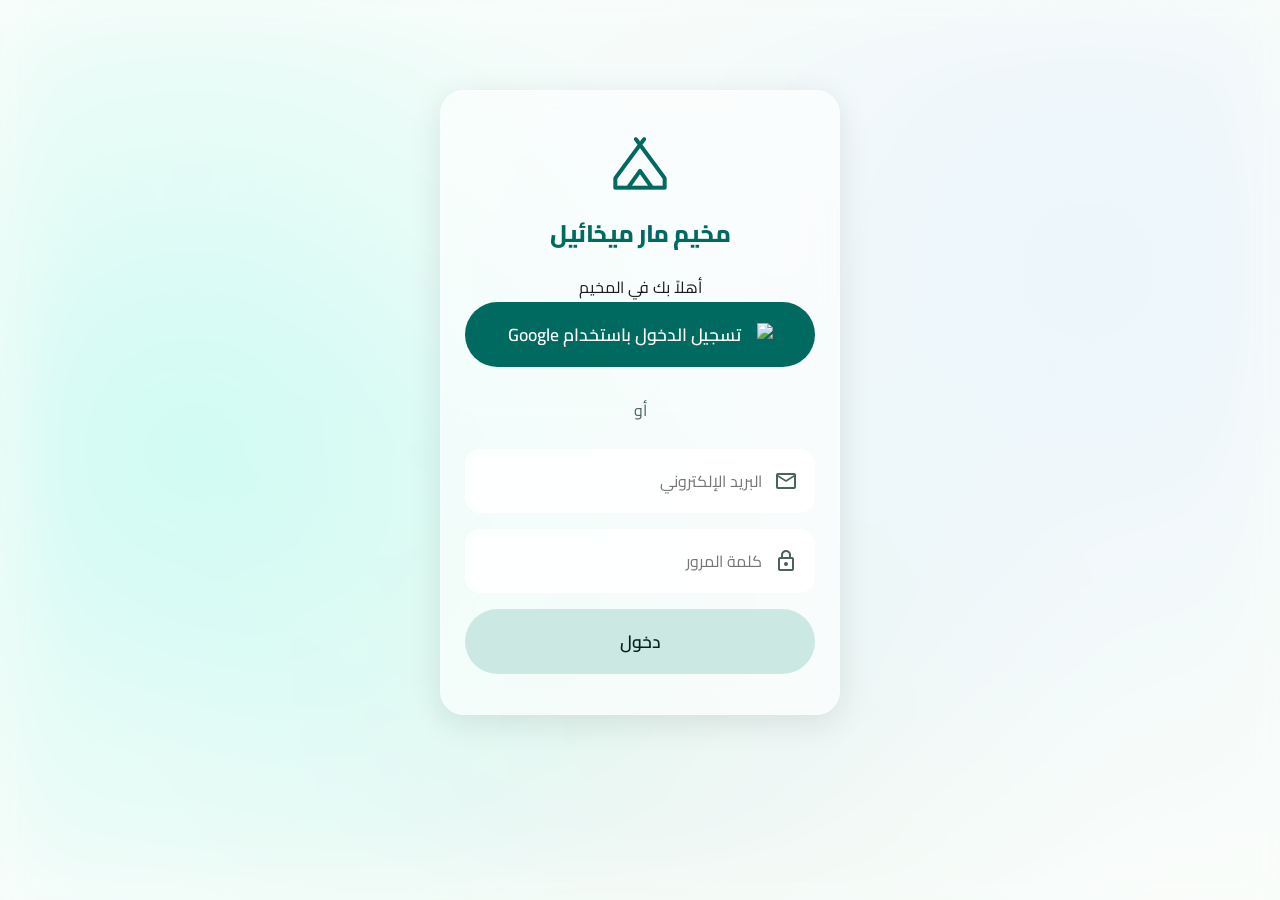
==== index.html @ 17467249 "Hello World" ====
<!DOCTYPE html>
<html lang="ar" dir="rtl">
<head>
    <meta charset="UTF-8">
    <meta name="viewport" content="width=device-width, initial-scale=1.0">
    <title>مخيم مار ميخائيل</title>
    
    <!-- Google Fonts: Material Symbols & Roboto/Cairo for Arabic -->
    <link href="https://fonts.googleapis.com/css2?family=Cairo:wght@400;600;700;800&family=Roboto:wght@400;500;700&display=swap" rel="stylesheet">
    <link href="https://fonts.googleapis.com/css2?family=Material+Symbols+Rounded:opsz,wght,FILL,GRAD@20..48,100..700,0..1,-50..200" rel="stylesheet" />
    
    <!-- CSS -->
    <link rel="stylesheet" href="css/style.css">
</head>
<body>
    <!-- Background -->
    <div class="watercolor-bg"></div>
    <div class="glass-overlay"></div>

    <!-- Login Section -->
    <section id="login-section" class="glass-card login-card active">
        <div class="logo-container">
            <span class="material-symbols-rounded logo-icon">camping</span>
            <h1>مخيم مار ميخائيل</h1>
            <p>أهلاً بك في المخيم</p>
        </div>
        
        <div class="login-actions">
            <button id="google-login-btn" class="btn btn-primary btn-large">
                <img src="https://www.gstatic.com/firebasejs/ui/2.0.0/images/auth/google.svg" alt="Google Logo" class="btn-icon">
                تسجيل الدخول باستخدام Google
            </button>
            <div class="divider"><span>أو</span></div>
            <form id="email-login-form">
                <div class="input-group">
                    <span class="material-symbols-rounded">mail</span>
                    <input type="email" id="login-email" placeholder="البريد الإلكتروني" required>
                </div>
                <div class="input-group">
                    <span class="material-symbols-rounded">lock</span>
                    <input type="password" id="login-password" placeholder="كلمة المرور" required>
                </div>
                <button type="submit" class="btn btn-secondary btn-large">دخول</button>
            </form>
        </div>
    </section>

    <!-- Main App UI (Hidden until authenticated) -->
    <main id="app-main" class="hidden">
        <!-- Top App Bar -->
        <header class="app-bar glass-panel">
            <div class="user-info">
                <img src="https://via.placeholder.com/40" alt="User Profile" id="user-profile-pic" class="profile-pic">
                <div class="user-details">
                    <span id="user-name">اسم العضو</span>
                    <span id="user-team" class="badge">بدون فرقة</span>
                </div>
            </div>
            <button id="logout-btn" class="btn btn-icon" title="تسجيل الخروج">
                <span class="material-symbols-rounded">logout</span>
            </button>
        </header>

        <!-- Content Area -->
        <div class="content-container">
            <!-- Schedule Section -->
            <section id="schedule-section" class="content-section active glass-card">
                <h2>
                    <span class="material-symbols-rounded">calendar_today</span> 
                    البرنامج اليومي <span id="active-day-display" class="badge" style="margin-right: auto; font-size: 1rem; font-weight: normal; background: var(--md-sys-color-primary-container); color: var(--md-sys-color-on-primary-container);">...</span>
                </h2>
                <div id="schedule-list" class="schedule-list">
                    <!-- Schedule items will be injected here -->
                    <div class="empty-state">جاري تحميل البرنامج...</div>
                </div>
            </section>

            <!-- Task Board Section -->
            <section id="tasks-section" class="content-section glass-card hidden">
                <h2>
                    <span class="material-symbols-rounded">task_alt</span> لوحة المهام
                    <span id="tasks-active-day-display" class="badge" style="margin-right: auto; font-size: 1rem; font-weight: normal; background: var(--md-sys-color-primary-container); color: var(--md-sys-color-on-primary-container);">...</span>
                </h2>
                <div id="tasks-list" class="tasks-grid">
                    <!-- Task items will be injected here -->
                </div>
            </section>

            <!-- Leaderboard Section -->
            <section id="leaderboard-section" class="content-section glass-card hidden">
                <h2><span class="material-symbols-rounded">leaderboard</span> لوحة الشرف</h2>
                <div id="leaderboard-list" class="leaderboard-list">
                    <!-- Leaderboard items will be injected here -->
                </div>
            </section>

            <!-- Media Gallery Section -->
            <section id="gallery-section" class="content-section glass-card hidden">
                <h2><span class="material-symbols-rounded">photo_library</span> الاستوديو المشترك</h2>
                
                <div class="upload-container">
                    <label for="photo-upload" class="btn btn-primary btn-upload">
                        <span class="material-symbols-rounded">cloud_upload</span>
                        شارك صورك معنا
                    </label>
                    <input type="file" id="photo-upload" accept="image/*" multiple hidden>
                    <div id="upload-status" class="upload-status"></div>
                </div>

                <div id="gallery-grid" class="gallery-grid">
                    <!-- Photos will be injected here -->
                </div>
            </section>

            <!-- Chat Section -->
            <section id="chat-section" class="content-section glass-card hidden" style="display: flex; flex-direction: column; height: calc(100vh - 160px); padding-bottom: 80px;">
                <h2 style="margin-bottom: 12px;"><span class="material-symbols-rounded">chat</span> الدردشة</h2>
                
                <div class="chat-tabs" style="display: flex; gap: 8px; margin-bottom: 16px;">
                    <button class="chat-tab-btn active" data-room="global" style="flex: 1; padding: 8px; border-radius: 8px; border: none; background: var(--md-sys-color-primary); color: white; font-weight: bold;">المحادثة العامة</button>
                    <button class="chat-tab-btn" data-room="team" style="flex: 1; padding: 8px; border-radius: 8px; border: none; background: rgba(255,255,255,0.5); color: var(--md-sys-color-secondary); font-weight: bold;">فريقي</button>
                </div>

                <div class="chat-messages-container" id="chat-messages" style="flex: 1; overflow-y: auto; padding: 8px; display: flex; flex-direction: column; gap: 12px; margin-bottom: 16px;">
                    <!-- Messages will be injected here -->
                </div>

                <form class="chat-input-container" id="chat-form" style="display: flex; gap: 8px;">
                    <input type="text" id="chat-input" placeholder="اكتب رسالتك..." required autocomplete="off" style="flex: 1; padding: 12px 16px; border-radius: 24px; border: 1px solid var(--glass-border); font-family: var(--font-primary);">
                    <button type="submit" class="btn btn-icon" style="background: var(--md-sys-color-primary); color: white; border-radius: 50%; width: 48px; height: 48px; display: flex; align-items: center; justify-content: center;">
                        <span class="material-symbols-rounded">send</span>
                    </button>
                </form>
            </section>
        </div>

        <!-- Bottom Navigation -->
        <nav class="bottom-nav glass-panel">
            <button class="nav-item active" data-target="schedule-section">
                <span class="material-symbols-rounded">calendar_today</span>
                <span>البرنامج</span>
            </button>
            <button class="nav-item" data-target="tasks-section">
                <span class="material-symbols-rounded">task_alt</span>
                <span>المهام</span>
            </button>
            <button class="nav-item" data-target="leaderboard-section">
                <span class="material-symbols-rounded">leaderboard</span>
                <span>التقييم</span>
            </button>
            <button class="nav-item" data-target="gallery-section">
                <span class="material-symbols-rounded">photo_library</span>
                <span>الصور</span>
            </button>
            <button class="nav-item" data-target="chat-section">
                <span class="material-symbols-rounded">chat</span>
                <span>الدردشة</span>
            </button>
        </nav>
    </main>

    <!-- Image Modal -->
    <div id="image-modal" class="image-modal hidden">
        <div class="modal-controls">
            <button id="modal-close" class="btn btn-icon"><span class="material-symbols-rounded">close</span></button>
            <a id="modal-download" class="btn btn-icon" download><span class="material-symbols-rounded">download</span></a>
        </div>
        <img id="modal-image" src="" alt="Full size photo">
    </div>

    <!-- Scripts -->
    <script type="module" src="js/firebase-config.js"></script>
    <script type="module" src="js/auth.js"></script>
    <script type="module" src="js/app.js"></script>
    <script type="module" src="js/gallery.js"></script>
</body>
</html>
---- css/style.css ----
:root {
    /* MD3 Expressive Colors & Watercolor Palette */
    --md-sys-color-primary: #006A60; /* Deep Teal */
    --md-sys-color-on-primary: #FFFFFF;
    --md-sys-color-primary-container: #74F8E5;
    --md-sys-color-on-primary-container: #00201C;
    
    --md-sys-color-secondary: #4A635F;
    --md-sys-color-on-secondary: #FFFFFF;
    --md-sys-color-secondary-container: #CCE8E2;
    --md-sys-color-on-secondary-container: #05201C;

    --md-sys-color-tertiary: #456179;
    --md-sys-color-on-tertiary: #FFFFFF;
    --md-sys-color-tertiary-container: #CDE5FF;
    --md-sys-color-on-tertiary-container: #001D32;

    --md-sys-color-error: #BA1A1A;
    --md-sys-color-on-error: #FFFFFF;

    --md-sys-color-background: #FAFDFB;
    --md-sys-color-on-background: #191C1B;
    --md-sys-color-surface: #FAFDFB;
    --md-sys-color-on-surface: #191C1B;

    /* Glassmorphism Variables */
    --glass-bg: rgba(255, 255, 255, 0.6);
    --glass-border: rgba(255, 255, 255, 0.4);
    --glass-shadow: 0 8px 32px 0 rgba(0, 32, 28, 0.1);
    
    /* Typography */
    --font-primary: 'Cairo', sans-serif;
    --font-secondary: 'Roboto', sans-serif;
}

* {
    box-sizing: border-box;
    margin: 0;
    padding: 0;
}

body {
    font-family: var(--font-primary);
    background-color: var(--md-sys-color-background);
    color: var(--md-sys-color-on-background);
    min-height: 100vh;
    display: flex;
    flex-direction: column;
    overflow-x: hidden;
}

/* Watercolor Backgrounds */
.watercolor-bg {
    position: fixed;
    top: 0;
    left: 0;
    width: 100vw;
    height: 100vh;
    background: 
        radial-gradient(circle at 15% 50%, rgba(116, 248, 229, 0.4), transparent 50%),
        radial-gradient(circle at 85% 30%, rgba(205, 229, 255, 0.4), transparent 50%),
        radial-gradient(circle at 50% 80%, rgba(204, 232, 226, 0.4), transparent 50%);
    z-index: -2;
    filter: blur(40px);
}

.glass-overlay {
    position: fixed;
    top: 0;
    left: 0;
    width: 100vw;
    height: 100vh;
    background: rgba(250, 253, 251, 0.2);
    backdrop-filter: blur(10px);
    -webkit-backdrop-filter: blur(10px);
    z-index: -1;
}

/* Glass Utilities */
.glass-card {
    background: var(--glass-bg);
    backdrop-filter: blur(12px);
    -webkit-backdrop-filter: blur(12px);
    border: 1px solid var(--glass-border);
    border-radius: 24px;
    box-shadow: var(--glass-shadow);
    padding: 24px;
}

.glass-panel {
    background: rgba(255, 255, 255, 0.8);
    backdrop-filter: blur(16px);
    -webkit-backdrop-filter: blur(16px);
    border-bottom: 1px solid var(--glass-border);
    box-shadow: 0 4px 16px rgba(0,0,0,0.05);
}

/* Typography & MD3 Styles */
h1, h2, h3 {
    font-weight: 800;
    letter-spacing: -0.5px;
    margin-bottom: 16px;
    color: var(--md-sys-color-primary);
}

h2 {
    display: flex;
    align-items: center;
    gap: 8px;
    font-size: 1.5rem;
}

/* Buttons */
.btn {
    display: inline-flex;
    align-items: center;
    justify-content: center;
    gap: 8px;
    padding: 10px 24px;
    border-radius: 100px; /* Fully rounded MD3 */
    font-family: var(--font-primary);
    font-weight: 600;
    font-size: 1rem;
    cursor: pointer;
    transition: all 0.2s cubic-bezier(0.2, 0, 0, 1);
    border: none;
    outline: none;
}

.btn-primary {
    background-color: var(--md-sys-color-primary);
    color: var(--md-sys-color-on-primary);
}

.btn-primary:hover {
    background-color: #00564d;
    box-shadow: 0 4px 8px rgba(0, 106, 96, 0.3);
}

.btn-secondary {
    background-color: var(--md-sys-color-secondary-container);
    color: var(--md-sys-color-on-secondary-container);
}

.btn-secondary:hover {
    background-color: #b5ceca;
}

.btn-danger {
    background-color: var(--md-sys-color-error);
    color: var(--md-sys-color-on-error);
}

.btn-large {
    padding: 16px 32px;
    font-size: 1.1rem;
    width: 100%;
}

.btn-icon {
    width: 24px;
    height: 24px;
}

.btn.btn-icon {
    padding: 8px;
    border-radius: 50%;
    background: transparent;
    color: var(--md-sys-color-on-surface);
}

.btn.btn-icon:hover {
    background: rgba(0,0,0,0.05);
}

/* Forms & Inputs */
.input-group {
    display: flex;
    align-items: center;
    background: rgba(255, 255, 255, 0.9);
    border-radius: 16px;
    padding: 4px 16px;
    margin-bottom: 16px;
    border: 1px solid var(--glass-border);
    transition: box-shadow 0.2s;
}

.input-group:focus-within {
    box-shadow: 0 0 0 2px var(--md-sys-color-primary);
    background: #fff;
}

.input-group span {
    color: var(--md-sys-color-secondary);
    margin-left: 12px;
}

.input-group input {
    flex: 1;
    border: none;
    outline: none;
    padding: 12px 0;
    font-family: var(--font-primary);
    font-size: 1rem;
    background: transparent;
}

/* Common Layouts */
.hidden {
    display: none !important;
}

.active {
    display: block; /* or flex depending on context */
}

/* App Bar */
.app-bar {
    position: sticky;
    top: 0;
    z-index: 10;
    display: flex;
    justify-content: space-between;
    align-items: center;
    padding: 12px 24px;
}

.user-info {
    display: flex;
    align-items: center;
    gap: 12px;
}

.profile-pic {
    width: 48px;
    height: 48px;
    border-radius: 50%;
    object-fit: cover;
    border: 2px solid var(--md-sys-color-primary-container);
}

.user-details {
    display: flex;
    flex-direction: column;
}

#user-name {
    font-weight: 700;
    font-size: 1.1rem;
}

.badge {
    background: var(--md-sys-color-tertiary-container);
    color: var(--md-sys-color-on-tertiary-container);
    font-size: 0.8rem;
    padding: 2px 8px;
    border-radius: 8px;
    font-weight: 600;
    display: inline-block;
    width: fit-content;
}

/* Main Container */
.content-container {
    padding: 24px;
    padding-bottom: 100px; /* Space for bottom nav */
    flex: 1;
    max-width: 800px;
    margin: 0 auto;
    width: 100%;
}

.content-section {
    animation: fadeIn 0.3s ease-out forwards;
}

@keyframes fadeIn {
    from { opacity: 0; transform: translateY(10px); }
    to { opacity: 1; transform: translateY(0); }
}

/* Login Card */
.login-card {
    max-width: 400px;
    width: 90%;
    margin: auto;
    text-align: center;
    padding: 40px 24px;
    margin-top: 10vh;
}

.logo-icon {
    font-size: 64px;
    color: var(--md-sys-color-primary);
    margin-bottom: 16px;
}

.divider {
    display: flex;
    align-items: center;
    text-align: center;
    margin: 24px 0;
    color: var(--md-sys-color-secondary);
}
.divider::before, .divider::after {
    content: '';
    flex: 1;
    border-bottom: 1px solid var(--glass-border);
}
.divider span {
    padding: 0 10px;
}

/* Bottom Navigation */
.bottom-nav {
    position: fixed;
    bottom: 0;
    left: 0;
    width: 100%;
    display: flex;
    justify-content: space-around;
    padding: 12px 0;
    padding-bottom: calc(12px + env(safe-area-inset-bottom));
    z-index: 10;
    border-top: 1px solid var(--glass-border);
    border-bottom: none;
}

.nav-item {
    display: flex;
    flex-direction: column;
    align-items: center;
    background: transparent;
    border: none;
    color: var(--md-sys-color-secondary);
    font-family: var(--font-primary);
    font-size: 0.8rem;
    font-weight: 600;
    cursor: pointer;
    padding: 8px 16px;
    border-radius: 16px;
    transition: all 0.2s;
}

.nav-item span.material-symbols-rounded {
    margin-bottom: 4px;
    font-size: 24px;
    transition: all 0.2s;
}

.nav-item.active {
    color: var(--md-sys-color-on-secondary-container);
}

.nav-item.active span.material-symbols-rounded {
    background: var(--md-sys-color-secondary-container);
    padding: 4px 16px;
    border-radius: 16px;
    color: var(--md-sys-color-on-secondary-container);
}

/* Lists and Cards internals */
.schedule-list, .tasks-grid, .leaderboard-list {
    display: flex;
    flex-direction: column;
    gap: 16px;
}

.schedule-item, .task-item, .leaderboard-item {
    background: rgba(255,255,255,0.7);
    border-radius: 16px;
    padding: 16px;
    display: flex;
    justify-content: space-between;
    align-items: center;
    border: 1px solid var(--glass-border);
}

.schedule-time {
    font-weight: 700;
    color: var(--md-sys-color-primary);
    min-width: 80px;
}

/* Gallery */
.upload-container {
    text-align: center;
    margin-bottom: 24px;
}

.gallery-grid {
    display: grid;
    grid-template-columns: repeat(auto-fill, minmax(120px, 1fr));
    gap: 16px;
}

.gallery-item {
    aspect-ratio: 1;
    border-radius: 16px;
    overflow: hidden;
    position: relative;
    box-shadow: var(--glass-shadow);
}

.gallery-item img {
    width: 100%;
    height: 100%;
    object-fit: cover;
    transition: transform 0.3s;
}

.gallery-item:hover img {
    transform: scale(1.05);
}

@media (min-width: 768px) {
    .gallery-grid {
        grid-template-columns: repeat(auto-fill, minmax(200px, 1fr));
    }
}

/* Image Modal */
.image-modal {
    position: fixed;
    top: 0;
    left: 0;
    width: 100vw;
    height: 100vh;
    background: rgba(0, 0, 0, 0.85);
    backdrop-filter: blur(8px);
    -webkit-backdrop-filter: blur(8px);
    z-index: 1000;
    display: flex;
    justify-content: center;
    align-items: center;
    padding: 24px;
}

.image-modal.hidden {
    display: none !important;
}

.modal-controls {
    position: absolute;
    top: 24px;
    right: 24px;
    display: flex;
    gap: 16px;
    z-index: 1001;
}

.modal-controls .btn-icon {
    background: rgba(255, 255, 255, 0.2);
    color: white;
    width: 48px;
    height: 48px;
    display: flex;
    align-items: center;
    justify-content: center;
}

.modal-controls .btn-icon:hover {
    background: rgba(255, 255, 255, 0.4);
}

#modal-image {
    max-width: 100%;
    max-height: 100%;
    object-fit: contain;
    border-radius: 8px;
    box-shadow: 0 8px 32px rgba(0,0,0,0.5);
}

/* Chat Styles */
.chat-message {
    max-width: 80%;
    padding: 10px 14px;
    border-radius: 16px;
    font-size: 0.95rem;
    line-height: 1.4;
    position: relative;
    animation: fadeIn 0.3s ease-out;
}

.chat-message.sent {
    align-self: flex-start;
    background: var(--md-sys-color-primary);
    color: white;
    border-top-right-radius: 4px;
}

.chat-message.received {
    align-self: flex-end;
    background: rgba(255, 255, 255, 0.9);
    color: var(--md-sys-color-on-background);
    border-top-left-radius: 4px;
    border: 1px solid var(--glass-border);
}

.chat-sender-name {
    font-size: 0.75rem;
    font-weight: bold;
    margin-bottom: 4px;
    opacity: 0.8;
}

.chat-timestamp {
    font-size: 0.7rem;
    opacity: 0.7;
    margin-top: 4px;
    text-align: left;
}

.chat-message.sent .chat-timestamp {
    text-align: right;
}

.chat-messages-container::-webkit-scrollbar {
    width: 6px;
}
.chat-messages-container::-webkit-scrollbar-thumb {
    background: rgba(0,0,0,0.2);
    border-radius: 10px;
}
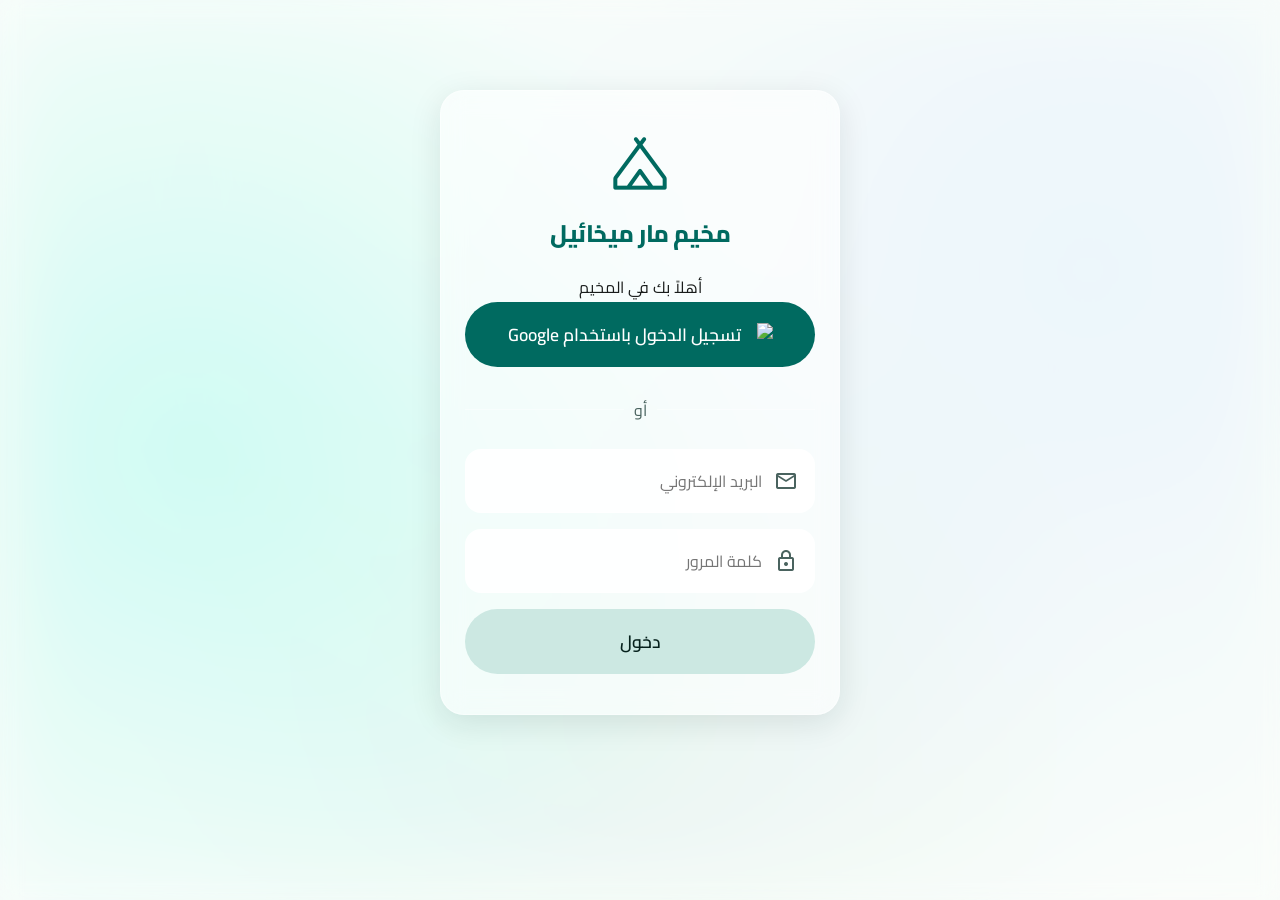
==== commit 2664ceba: "Hello World" ====
--- a/index.html
+++ b/index.html
@@ -1,17 +1,27 @@
 <!DOCTYPE html>
 <html lang="ar" dir="rtl">
+
 <head>
     <meta charset="UTF-8">
     <meta name="viewport" content="width=device-width, initial-scale=1.0">
     <title>مخيم مار ميخائيل</title>
-    
+    <link rel="icon"
+        href="data:image/svg+xml,<svg xmlns=%22http://www.w3.org/2000/svg%22 viewBox=%220 0 100 100%22><text y=%22.9em%22 font-size=%2290%22>🏕️</text></svg>">
+    <link rel="manifest" href="./manifest.json">
+    <meta name="theme-color" content="#006A60">
+
     <!-- Google Fonts: Material Symbols & Roboto/Cairo for Arabic -->
-    <link href="https://fonts.googleapis.com/css2?family=Cairo:wght@400;600;700;800&family=Roboto:wght@400;500;700&display=swap" rel="stylesheet">
-    <link href="https://fonts.googleapis.com/css2?family=Material+Symbols+Rounded:opsz,wght,FILL,GRAD@20..48,100..700,0..1,-50..200" rel="stylesheet" />
-    
+    <link
+        href="https://fonts.googleapis.com/css2?family=Cairo:wght@400;600;700;800&family=Roboto:wght@400;500;700&display=swap"
+        rel="stylesheet">
+    <link
+        href="https://fonts.googleapis.com/css2?family=Material+Symbols+Rounded:opsz,wght,FILL,GRAD@20..48,100..700,0..1,-50..200"
+        rel="stylesheet" />
+
     <!-- CSS -->
     <link rel="stylesheet" href="css/style.css">
 </head>
+
 <body>
     <!-- Background -->
     <div class="watercolor-bg"></div>
@@ -24,10 +34,11 @@
             <h1>مخيم مار ميخائيل</h1>
             <p>أهلاً بك في المخيم</p>
         </div>
-        
+
         <div class="login-actions">
             <button id="google-login-btn" class="btn btn-primary btn-large">
-                <img src="https://www.gstatic.com/firebasejs/ui/2.0.0/images/auth/google.svg" alt="Google Logo" class="btn-icon">
+                <img src="https://www.gstatic.com/firebasejs/ui/2.0.0/images/auth/google.svg" alt="Google Logo"
+                    class="btn-icon">
                 تسجيل الدخول باستخدام Google
             </button>
             <div class="divider"><span>أو</span></div>
@@ -56,9 +67,14 @@
                     <span id="user-team" class="badge">بدون فرقة</span>
                 </div>
             </div>
-            <button id="logout-btn" class="btn btn-icon" title="تسجيل الخروج">
-                <span class="material-symbols-rounded">logout</span>
-            </button>
+            <div style="display: flex; gap: 8px; align-items: center;">
+                <button id="install-btn" class="btn btn-primary hidden" style="font-size: 0.9rem; padding: 6px 12px; border-radius: 20px;">
+                    <span class="material-symbols-rounded" style="font-size: 1.2rem; margin-left: 4px;">download</span> تثبيت التطبيق
+                </button>
+                <button id="logout-btn" class="btn btn-icon" title="تسجيل الخروج">
+                    <span class="material-symbols-rounded">logout</span>
+                </button>
+            </div>
         </header>
 
         <!-- Content Area -->
@@ -66,8 +82,9 @@
             <!-- Schedule Section -->
             <section id="schedule-section" class="content-section active glass-card">
                 <h2>
-                    <span class="material-symbols-rounded">calendar_today</span> 
-                    البرنامج اليومي <span id="active-day-display" class="badge" style="margin-right: auto; font-size: 1rem; font-weight: normal; background: var(--md-sys-color-primary-container); color: var(--md-sys-color-on-primary-container);">...</span>
+                    <span class="material-symbols-rounded">calendar_today</span>
+                    البرنامج اليومي <span id="active-day-display" class="badge"
+                        style="margin-right: auto; font-size: 1rem; font-weight: normal; background: var(--md-sys-color-primary-container); color: var(--md-sys-color-on-primary-container);">...</span>
                 </h2>
                 <div id="schedule-list" class="schedule-list">
                     <!-- Schedule items will be injected here -->
@@ -79,7 +96,8 @@
             <section id="tasks-section" class="content-section glass-card hidden">
                 <h2>
                     <span class="material-symbols-rounded">task_alt</span> لوحة المهام
-                    <span id="tasks-active-day-display" class="badge" style="margin-right: auto; font-size: 1rem; font-weight: normal; background: var(--md-sys-color-primary-container); color: var(--md-sys-color-on-primary-container);">...</span>
+                    <span id="tasks-active-day-display" class="badge"
+                        style="margin-right: auto; font-size: 1rem; font-weight: normal; background: var(--md-sys-color-primary-container); color: var(--md-sys-color-on-primary-container);">...</span>
                 </h2>
                 <div id="tasks-list" class="tasks-grid">
                     <!-- Task items will be injected here -->
@@ -97,7 +115,7 @@
             <!-- Media Gallery Section -->
             <section id="gallery-section" class="content-section glass-card hidden">
                 <h2><span class="material-symbols-rounded">photo_library</span> الاستوديو المشترك</h2>
-                
+
                 <div class="upload-container">
                     <label for="photo-upload" class="btn btn-primary btn-upload">
                         <span class="material-symbols-rounded">cloud_upload</span>
@@ -113,21 +131,28 @@
             </section>
 
             <!-- Chat Section -->
-            <section id="chat-section" class="content-section glass-card hidden" style="display: flex; flex-direction: column; height: calc(100vh - 160px); padding-bottom: 80px;">
+            <section id="chat-section" class="content-section glass-card hidden"
+                style="display: flex; flex-direction: column; height: calc(100vh - 160px); padding-bottom: 80px;">
                 <h2 style="margin-bottom: 12px;"><span class="material-symbols-rounded">chat</span> الدردشة</h2>
-                
+
                 <div class="chat-tabs" style="display: flex; gap: 8px; margin-bottom: 16px;">
-                    <button class="chat-tab-btn active" data-room="global" style="flex: 1; padding: 8px; border-radius: 8px; border: none; background: var(--md-sys-color-primary); color: white; font-weight: bold;">المحادثة العامة</button>
-                    <button class="chat-tab-btn" data-room="team" style="flex: 1; padding: 8px; border-radius: 8px; border: none; background: rgba(255,255,255,0.5); color: var(--md-sys-color-secondary); font-weight: bold;">فريقي</button>
-                </div>
-
-                <div class="chat-messages-container" id="chat-messages" style="flex: 1; overflow-y: auto; padding: 8px; display: flex; flex-direction: column; gap: 12px; margin-bottom: 16px;">
+                    <button class="chat-tab-btn active" data-room="global"
+                        style="flex: 1; padding: 8px; border-radius: 8px; border: none; background: var(--md-sys-color-primary); color: white; font-weight: bold;">المحادثة
+                        العامة</button>
+                    <button class="chat-tab-btn" data-room="team"
+                        style="flex: 1; padding: 8px; border-radius: 8px; border: none; background: rgba(255,255,255,0.5); color: var(--md-sys-color-secondary); font-weight: bold;">فريقي</button>
+                </div>
+
+                <div class="chat-messages-container" id="chat-messages"
+                    style="flex: 1; overflow-y: auto; padding: 8px; display: flex; flex-direction: column; gap: 12px; margin-bottom: 16px;">
                     <!-- Messages will be injected here -->
                 </div>
 
                 <form class="chat-input-container" id="chat-form" style="display: flex; gap: 8px;">
-                    <input type="text" id="chat-input" placeholder="اكتب رسالتك..." required autocomplete="off" style="flex: 1; padding: 12px 16px; border-radius: 24px; border: 1px solid var(--glass-border); font-family: var(--font-primary);">
-                    <button type="submit" class="btn btn-icon" style="background: var(--md-sys-color-primary); color: white; border-radius: 50%; width: 48px; height: 48px; display: flex; align-items: center; justify-content: center;">
+                    <input type="text" id="chat-input" placeholder="اكتب رسالتك..." required autocomplete="off"
+                        style="flex: 1; padding: 12px 16px; border-radius: 24px; border: 1px solid var(--glass-border); font-family: var(--font-primary);">
+                    <button type="submit" class="btn btn-icon"
+                        style="background: var(--md-sys-color-primary); color: white; border-radius: 50%; width: 48px; height: 48px; display: flex; align-items: center; justify-content: center;">
                         <span class="material-symbols-rounded">send</span>
                     </button>
                 </form>
@@ -152,7 +177,7 @@
                 <span class="material-symbols-rounded">photo_library</span>
                 <span>الصور</span>
             </button>
-            <button class="nav-item" data-target="chat-section">
+            <button class="nav-item" data-target="chat-section" style="display: none;">
                 <span class="material-symbols-rounded">chat</span>
                 <span>الدردشة</span>
             </button>
@@ -163,9 +188,30 @@
     <div id="image-modal" class="image-modal hidden">
         <div class="modal-controls">
             <button id="modal-close" class="btn btn-icon"><span class="material-symbols-rounded">close</span></button>
-            <a id="modal-download" class="btn btn-icon" download><span class="material-symbols-rounded">download</span></a>
+            <a id="modal-download" class="btn btn-icon" download><span
+                    class="material-symbols-rounded">download</span></a>
         </div>
         <img id="modal-image" src="" alt="Full size photo">
+    </div>
+
+    <!-- Complete Profile Modal -->
+    <div id="complete-profile-modal" class="image-modal hidden"
+        style="background: rgba(0,0,0,0.85); display: flex; align-items: center; justify-content: center;">
+        <div class="glass-card" style="width: 90%; max-width: 400px; padding: 24px; text-align: center;">
+            <h2 style="margin-bottom: 8px;">أهلاً بك في المخيم!</h2>
+            <p style="margin-bottom: 24px; font-size: 0.9rem; opacity: 0.8;">يرجى إكمال بياناتك للمتابعة</p>
+            <form id="complete-profile-form" style="display: flex; flex-direction: column; gap: 16px;">
+                <div class="input-group">
+                    <span class="material-symbols-rounded">person</span>
+                    <input type="text" id="profile-first-name" placeholder="الاسم الأول" required>
+                </div>
+                <div class="input-group">
+                    <span class="material-symbols-rounded">badge</span>
+                    <input type="text" id="profile-last-name" placeholder="الكنية" required>
+                </div>
+                <button type="submit" class="btn btn-primary w-100" id="btn-save-profile">حفظ ومتابعة</button>
+            </form>
+        </div>
     </div>
 
     <!-- Scripts -->
@@ -174,4 +220,5 @@
     <script type="module" src="js/app.js"></script>
     <script type="module" src="js/gallery.js"></script>
 </body>
-</html>
+
+</html>
--- a/css/style.css
+++ b/css/style.css
@@ -1,10 +1,11 @@
 :root {
     /* MD3 Expressive Colors & Watercolor Palette */
-    --md-sys-color-primary: #006A60; /* Deep Teal */
+    --md-sys-color-primary: #006A60;
+    /* Deep Teal */
     --md-sys-color-on-primary: #FFFFFF;
     --md-sys-color-primary-container: #74F8E5;
     --md-sys-color-on-primary-container: #00201C;
-    
+
     --md-sys-color-secondary: #4A635F;
     --md-sys-color-on-secondary: #FFFFFF;
     --md-sys-color-secondary-container: #CCE8E2;
@@ -27,7 +28,7 @@
     --glass-bg: rgba(255, 255, 255, 0.6);
     --glass-border: rgba(255, 255, 255, 0.4);
     --glass-shadow: 0 8px 32px 0 rgba(0, 32, 28, 0.1);
-    
+
     /* Typography */
     --font-primary: 'Cairo', sans-serif;
     --font-secondary: 'Roboto', sans-serif;
@@ -56,7 +57,7 @@
     left: 0;
     width: 100vw;
     height: 100vh;
-    background: 
+    background:
         radial-gradient(circle at 15% 50%, rgba(116, 248, 229, 0.4), transparent 50%),
         radial-gradient(circle at 85% 30%, rgba(205, 229, 255, 0.4), transparent 50%),
         radial-gradient(circle at 50% 80%, rgba(204, 232, 226, 0.4), transparent 50%);
@@ -92,11 +93,13 @@
     backdrop-filter: blur(16px);
     -webkit-backdrop-filter: blur(16px);
     border-bottom: 1px solid var(--glass-border);
-    box-shadow: 0 4px 16px rgba(0,0,0,0.05);
+    box-shadow: 0 4px 16px rgba(0, 0, 0, 0.05);
 }
 
 /* Typography & MD3 Styles */
-h1, h2, h3 {
+h1,
+h2,
+h3 {
     font-weight: 800;
     letter-spacing: -0.5px;
     margin-bottom: 16px;
@@ -117,7 +120,8 @@
     justify-content: center;
     gap: 8px;
     padding: 10px 24px;
-    border-radius: 100px; /* Fully rounded MD3 */
+    border-radius: 100px;
+    /* Fully rounded MD3 */
     font-family: var(--font-primary);
     font-weight: 600;
     font-size: 1rem;
@@ -170,7 +174,7 @@
 }
 
 .btn.btn-icon:hover {
-    background: rgba(0,0,0,0.05);
+    background: rgba(0, 0, 0, 0.05);
 }
 
 /* Forms & Inputs */
@@ -211,7 +215,8 @@
 }
 
 .active {
-    display: block; /* or flex depending on context */
+    display: block;
+    /* or flex depending on context */
 }
 
 /* App Bar */
@@ -263,7 +268,8 @@
 /* Main Container */
 .content-container {
     padding: 24px;
-    padding-bottom: 100px; /* Space for bottom nav */
+    padding-bottom: 100px;
+    /* Space for bottom nav */
     flex: 1;
     max-width: 800px;
     margin: 0 auto;
@@ -275,8 +281,15 @@
 }
 
 @keyframes fadeIn {
-    from { opacity: 0; transform: translateY(10px); }
-    to { opacity: 1; transform: translateY(0); }
+    from {
+        opacity: 0;
+        transform: translateY(10px);
+    }
+
+    to {
+        opacity: 1;
+        transform: translateY(0);
+    }
 }
 
 /* Login Card */
@@ -302,11 +315,14 @@
     margin: 24px 0;
     color: var(--md-sys-color-secondary);
 }
-.divider::before, .divider::after {
+
+.divider::before,
+.divider::after {
     content: '';
     flex: 1;
     border-bottom: 1px solid var(--glass-border);
 }
+
 .divider span {
     padding: 0 10px;
 }
@@ -360,14 +376,16 @@
 }
 
 /* Lists and Cards internals */
-.schedule-list, .tasks-grid, .leaderboard-list {
+.schedule-list,
+.leaderboard-list {
     display: flex;
     flex-direction: column;
     gap: 16px;
 }
 
-.schedule-item, .task-item, .leaderboard-item {
-    background: rgba(255,255,255,0.7);
+.schedule-item,
+.leaderboard-item {
+    background: rgba(255, 255, 255, 0.7);
     border-radius: 16px;
     padding: 16px;
     display: flex;
@@ -380,6 +398,88 @@
     font-weight: 700;
     color: var(--md-sys-color-primary);
     min-width: 80px;
+}
+
+/* Custom Tasks Grid */
+.tasks-grid {
+    display: grid;
+    grid-template-columns: repeat(auto-fill, minmax(280px, 1fr));
+    gap: 16px;
+}
+
+.task-card {
+    background: var(--glass-bg);
+    border: 1px solid var(--glass-border);
+    border-radius: 16px;
+    padding: 16px;
+    display: flex;
+    align-items: flex-start;
+    gap: 16px;
+    transition: transform 0.2s, box-shadow 0.2s;
+    position: relative;
+    overflow: hidden;
+}
+
+.task-card:hover {
+    transform: translateY(-4px);
+    box-shadow: 0 8px 24px rgba(0, 32, 28, 0.15);
+}
+
+.task-card.my-task {
+    background: var(--md-sys-color-primary-container);
+    border-color: var(--md-sys-color-primary);
+}
+
+.task-icon {
+    background: var(--md-sys-color-secondary-container);
+    color: var(--md-sys-color-on-secondary-container);
+    width: 48px;
+    height: 48px;
+    border-radius: 12px;
+    display: flex;
+    align-items: center;
+    justify-content: center;
+    flex-shrink: 0;
+}
+
+.task-card.my-task .task-icon {
+    background: var(--md-sys-color-primary);
+    color: white;
+}
+
+.task-info {
+    flex: 1;
+}
+
+.task-title {
+    margin: 0 0 8px 0;
+    font-size: 1.1rem;
+    color: var(--md-sys-color-on-primary-container);
+    line-height: 1.4;
+}
+
+.task-assignee {
+    display: inline-flex;
+    align-items: center;
+    gap: 4px;
+    background: rgba(255,255,255,0.6);
+    padding: 4px 12px;
+    border-radius: 100px;
+    font-size: 0.85rem;
+    color: var(--md-sys-color-secondary);
+    font-weight: 600;
+}
+
+.my-task-badge {
+    position: absolute;
+    top: 12px;
+    left: 12px;
+    background: var(--md-sys-color-primary);
+    color: white;
+    font-size: 0.75rem;
+    padding: 2px 8px;
+    border-radius: 8px;
+    font-weight: bold;
 }
 
 /* Gallery */
@@ -468,7 +568,7 @@
     max-height: 100%;
     object-fit: contain;
     border-radius: 8px;
-    box-shadow: 0 8px 32px rgba(0,0,0,0.5);
+    box-shadow: 0 8px 32px rgba(0, 0, 0, 0.5);
 }
 
 /* Chat Styles */
@@ -518,7 +618,8 @@
 .chat-messages-container::-webkit-scrollbar {
     width: 6px;
 }
+
 .chat-messages-container::-webkit-scrollbar-thumb {
-    background: rgba(0,0,0,0.2);
+    background: rgba(0, 0, 0, 0.2);
     border-radius: 10px;
-}
+}
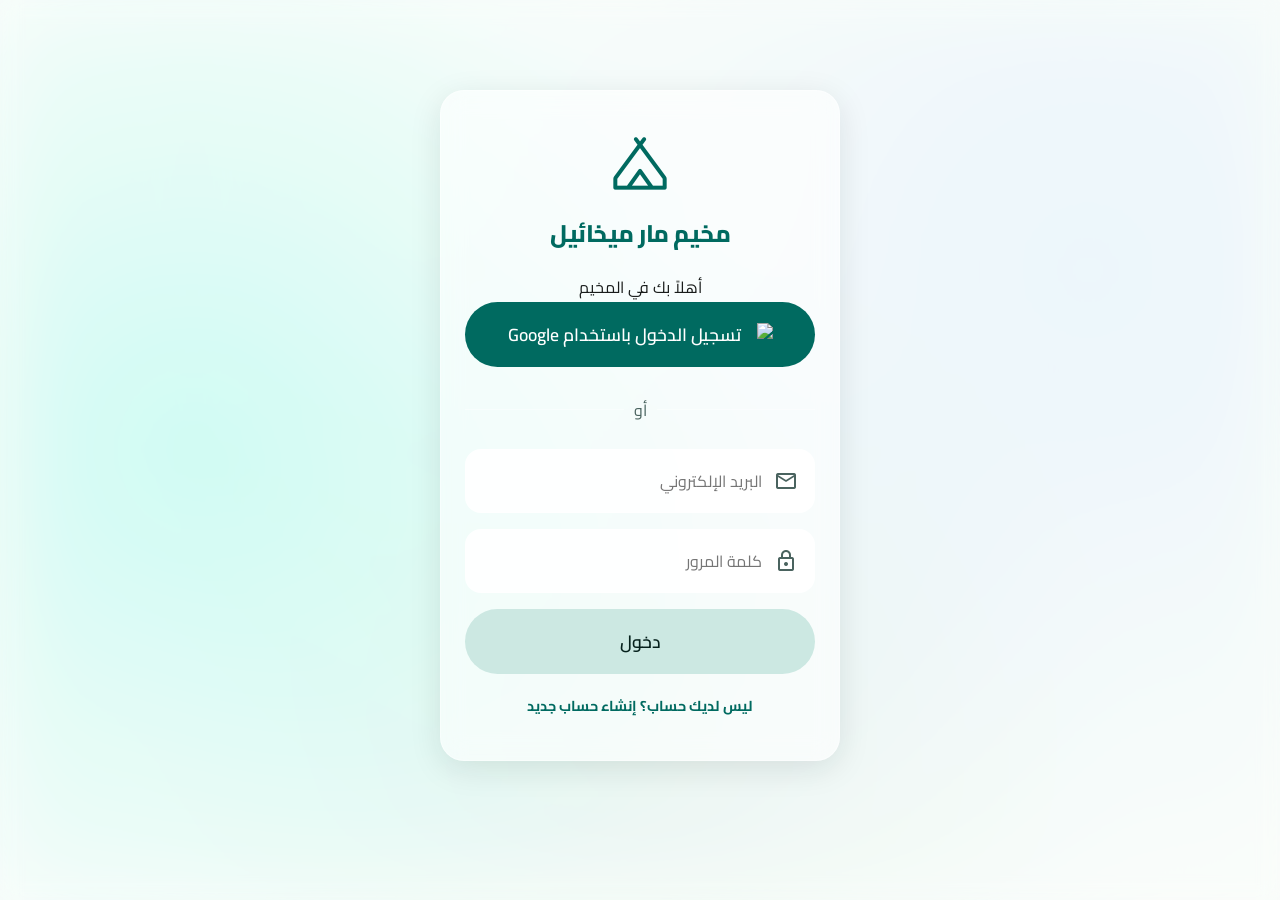
==== commit c86162cd: "New Updates" ====
--- a/index.html
+++ b/index.html
@@ -52,6 +52,28 @@
                     <input type="password" id="login-password" placeholder="كلمة المرور" required>
                 </div>
                 <button type="submit" class="btn btn-secondary btn-large">دخول</button>
+                <div style="margin-top: 16px;">
+                    <a href="#" id="show-register-link" style="color: var(--md-sys-color-primary); font-weight: bold; text-decoration: none; font-size: 0.9rem;">ليس لديك حساب؟ إنشاء حساب جديد</a>
+                </div>
+            </form>
+
+            <form id="email-register-form" class="hidden">
+                <div class="input-group">
+                    <span class="material-symbols-rounded">person</span>
+                    <input type="text" id="register-name" placeholder="الاسم الكامل (سيظهر للجميع)" required>
+                </div>
+                <div class="input-group">
+                    <span class="material-symbols-rounded">mail</span>
+                    <input type="email" id="register-email" placeholder="البريد الإلكتروني" required>
+                </div>
+                <div class="input-group">
+                    <span class="material-symbols-rounded">lock</span>
+                    <input type="password" id="register-password" placeholder="كلمة المرور (6 أحرف على الأقل)" required minlength="6">
+                </div>
+                <button type="submit" class="btn btn-secondary btn-large">إنشاء حساب</button>
+                <div style="margin-top: 16px;">
+                    <a href="#" id="show-login-link" style="color: var(--md-sys-color-primary); font-weight: bold; text-decoration: none; font-size: 0.9rem;">لديك حساب بالفعل؟ تسجيل الدخول</a>
+                </div>
             </form>
         </div>
     </section>
@@ -68,8 +90,8 @@
                 </div>
             </div>
             <div style="display: flex; gap: 8px; align-items: center;">
-                <button id="install-btn" class="btn btn-primary hidden" style="font-size: 0.9rem; padding: 6px 12px; border-radius: 20px;">
-                    <span class="material-symbols-rounded" style="font-size: 1.2rem; margin-left: 4px;">download</span> تثبيت التطبيق
+                <button id="theme-toggle-btn" class="btn btn-icon" title="تبديل المظهر">
+                    <span class="material-symbols-rounded" id="theme-icon">dark_mode</span>
                 </button>
                 <button id="logout-btn" class="btn btn-icon" title="تسجيل الخروج">
                     <span class="material-symbols-rounded">logout</span>
@@ -116,11 +138,13 @@
             <section id="gallery-section" class="content-section glass-card hidden">
                 <h2><span class="material-symbols-rounded">photo_library</span> الاستوديو المشترك</h2>
 
-                <div class="upload-container">
-                    <label for="photo-upload" class="btn btn-primary btn-upload">
-                        <span class="material-symbols-rounded">cloud_upload</span>
-                        شارك صورك معنا
-                    </label>
+                <div class="upload-container" style="display: flex; flex-direction: column; align-items: center; gap: 12px; margin-bottom: 24px;">
+                    <div style="display: flex; gap: 8px; align-items: center; flex-wrap: wrap; justify-content: center;">
+                        <label for="photo-upload" class="btn btn-primary btn-upload">
+                            <span class="material-symbols-rounded">cloud_upload</span>
+                            شارك صورك معنا
+                        </label>
+                    </div>
                     <input type="file" id="photo-upload" accept="image/*" multiple hidden>
                     <div id="upload-status" class="upload-status"></div>
                 </div>
@@ -157,10 +181,54 @@
                     </button>
                 </form>
             </section>
+
+            <!-- Trivia Section -->
+            <section id="trivia-section" class="content-section glass-card hidden">
+                <h2><span class="material-symbols-rounded">quiz</span> المسابقات اليومية</h2>
+                <div id="trivia-container" style="text-align: center; padding: 16px;">
+                    <div id="trivia-empty-state" class="empty-state">لا يوجد سؤال متاح حالياً. استعد!</div>
+                    <div id="trivia-active-state" class="hidden">
+                        <h3 id="trivia-question" style="font-size: 1.5rem; margin-bottom: 24px;"></h3>
+                        <div id="trivia-options" style="display: flex; flex-direction: column; gap: 12px;">
+                            <!-- Options injected here -->
+                        </div>
+                        <div id="trivia-points-display" style="margin-top: 16px; font-weight: bold; color: var(--md-sys-color-secondary);"></div>
+                    </div>
+                    <div id="trivia-solved-state" class="hidden" style="margin-top: 24px; padding: 16px; background: var(--md-sys-color-primary-container); border-radius: 16px;">
+                        <span class="material-symbols-rounded" style="font-size: 3rem; color: var(--md-sys-color-primary);">check_circle</span>
+                        <h3 style="color: var(--md-sys-color-on-primary-container); margin-top: 8px;">انتهى السؤال!</h3>
+                        <p id="trivia-winner-text" style="font-weight: bold; margin-top: 8px;"></p>
+                    </div>
+                </div>
+            </section>
+
+            <!-- Memories Section -->
+            <section id="memories-section" class="content-section glass-card hidden">
+                <h2><span class="material-symbols-rounded">book</span> دفتر الذكريات</h2>
+                <p style="text-align:center; color:var(--md-sys-color-secondary); margin-bottom:16px;">رسائل خاصة بك من أصدقائك في المخيم، لا يراها غيرك.</p>
+                
+                <div style="display:flex; gap:8px; justify-content:center; margin-bottom:16px;">
+                    <button id="tab-my-memories" class="btn btn-primary" style="flex:1;">ذكرياتي</button>
+                    <button id="tab-write-memory" class="btn btn-secondary" style="flex:1;">اكتب لغيري</button>
+                </div>
+
+                <!-- My Memories -->
+                <div id="my-memories-container">
+                    <div id="my-memories-list" style="display:flex; flex-direction:column; gap:12px;"></div>
+                </div>
+
+                <!-- Write Memory -->
+                <div id="write-memory-container" class="hidden">
+                    <input type="text" id="memory-user-search" placeholder="ابحث عن اسم المشترك..." style="width:100%; padding:12px; margin-bottom:12px; border-radius:12px; border:1px solid var(--glass-border); font-family:var(--font-primary);">
+                    <div id="memory-users-list" style="display:grid; grid-template-columns: repeat(auto-fill, minmax(120px, 1fr)); gap:12px;">
+                        <!-- Users will be populated here -->
+                    </div>
+                </div>
+            </section>
         </div>
 
         <!-- Bottom Navigation -->
-        <nav class="bottom-nav glass-panel">
+        <nav class="bottom-nav glass-panel" id="main-bottom-nav">
             <button class="nav-item active" data-target="schedule-section">
                 <span class="material-symbols-rounded">calendar_today</span>
                 <span>البرنامج</span>
@@ -171,15 +239,11 @@
             </button>
             <button class="nav-item" data-target="leaderboard-section">
                 <span class="material-symbols-rounded">leaderboard</span>
-                <span>التقييم</span>
-            </button>
-            <button class="nav-item" data-target="gallery-section">
-                <span class="material-symbols-rounded">photo_library</span>
-                <span>الصور</span>
-            </button>
-            <button class="nav-item" data-target="chat-section" style="display: none;">
-                <span class="material-symbols-rounded">chat</span>
-                <span>الدردشة</span>
+                <span>العلامات</span>
+            </button>
+            <button class="nav-item" id="btn-more-menu">
+                <span class="material-symbols-rounded">grid_view</span>
+                <span>المزيد</span>
             </button>
         </nav>
     </main>
@@ -188,15 +252,77 @@
     <div id="image-modal" class="image-modal hidden">
         <div class="modal-controls">
             <button id="modal-close" class="btn btn-icon"><span class="material-symbols-rounded">close</span></button>
-            <a id="modal-download" class="btn btn-icon" download><span
-                    class="material-symbols-rounded">download</span></a>
-        </div>
-        <img id="modal-image" src="" alt="Full size photo">
+            <a id="modal-download" class="btn btn-icon" download target="_blank"><span class="material-symbols-rounded">download</span></a>
+        </div>
+        
+        <div class="modal-content-wrapper">
+            <div class="modal-image-container">
+                <img id="modal-image" src="" alt="Full size photo">
+            </div>
+            
+            <div class="modal-sidebar glass-card">
+                <div class="modal-sidebar-header">
+                    <div style="display: flex; align-items: center; gap: 8px;">
+                        <img id="modal-uploader-pic" src="https://via.placeholder.com/40" class="profile-pic" style="width: 32px; height: 32px;" alt="Uploader">
+                        <div>
+                            <div id="modal-uploader-name" style="font-weight: bold; font-size: 0.9rem;">اسم الناشر</div>
+                            <div id="modal-upload-date" style="font-size: 0.75rem; opacity: 0.8;">التاريخ</div>
+                        </div>
+                    </div>
+                    <button id="modal-like-btn" class="btn btn-icon" style="color: var(--md-sys-color-secondary); width: auto; padding: 0 8px; border-radius: 16px;">
+                        <span class="material-symbols-rounded" id="modal-like-icon">favorite</span>
+                        <span id="modal-like-count" style="font-size: 0.9rem; font-family: var(--font-primary); font-weight: bold; margin-right: 4px;">0</span>
+                    </button>
+                </div>
+                
+                <div class="comments-container" id="modal-comments-list">
+                    <!-- Comments injected here -->
+                </div>
+                
+                <form id="modal-comment-form" class="comment-input-area">
+                    <input type="text" id="modal-comment-input" placeholder="أضف تعليقاً..." required autocomplete="off">
+                    <button type="submit" class="btn btn-icon" style="color: var(--md-sys-color-primary);">
+                        <span class="material-symbols-rounded">send</span>
+                    </button>
+                </form>
+            </div>
+        </div>
+    </div>
+
+    <!-- More Menu Modal -->
+    <div id="more-menu-modal" class="image-modal hidden" style="z-index: 2000; align-items: flex-end; padding: 0;">
+        <div class="glass-card" style="width: 100%; border-radius: 24px 24px 0 0; padding: 24px; animation: slideUp 0.3s ease-out; margin: 0; max-height: 80vh; overflow-y: auto;">
+            <div style="display: flex; justify-content: space-between; align-items: center; margin-bottom: 24px;">
+                <h2 style="margin: 0;">المزيد من الأقسام</h2>
+                <button id="btn-close-more" class="btn btn-icon"><span class="material-symbols-rounded">close</span></button>
+            </div>
+            <div style="display: grid; grid-template-columns: repeat(2, 1fr); gap: 16px;">
+                <button class="btn btn-secondary nav-item-more" data-target="gallery-section" style="padding: 16px; display: flex; flex-direction: column; align-items: center; gap: 8px; border-radius: 16px;">
+                    <span class="material-symbols-rounded" style="font-size: 32px;">photo_library</span>
+                    <span style="font-weight: bold;">الصور</span>
+                </button>
+                <button class="btn btn-secondary nav-item-more" data-target="trivia-section" style="padding: 16px; display: flex; flex-direction: column; align-items: center; gap: 8px; border-radius: 16px;">
+                    <span class="material-symbols-rounded" style="font-size: 32px;">quiz</span>
+                    <span style="font-weight: bold;">المسابقات</span>
+                </button>
+                <button class="btn btn-secondary nav-item-more" data-target="memories-section" style="padding: 16px; display: flex; flex-direction: column; align-items: center; gap: 8px; border-radius: 16px;">
+                    <span class="material-symbols-rounded" style="font-size: 32px;">book</span>
+                    <span style="font-weight: bold;">الذكريات</span>
+                </button>
+                <button class="btn btn-secondary nav-item-more hidden" id="more-chat-btn" data-target="chat-section" style="padding: 16px; display: flex; flex-direction: column; align-items: center; gap: 8px; border-radius: 16px;">
+                    <span class="material-symbols-rounded" style="font-size: 32px;">chat</span>
+                    <span style="font-weight: bold;">الدردشة</span>
+                </button>
+                <button class="btn hidden" id="install-btn" style="padding: 16px; display: flex; flex-direction: column; align-items: center; gap: 8px; border-radius: 16px; background: linear-gradient(135deg, #e0eafc 0%, #cfdef3 100%); color: #1a1a1a; border: 1px solid #b8cce4; box-shadow: 0 4px 15px rgba(0,0,0,0.1);">
+                    <span class="material-symbols-rounded" style="font-size: 32px;">download</span>
+                    <span style="font-weight: bold;">تثبيت التطبيق</span>
+                </button>
+            </div>
+        </div>
     </div>
 
     <!-- Complete Profile Modal -->
-    <div id="complete-profile-modal" class="image-modal hidden"
-        style="background: rgba(0,0,0,0.85); display: flex; align-items: center; justify-content: center;">
+    <div id="complete-profile-modal" class="image-modal hidden" style="z-index: 3000;">
         <div class="glass-card" style="width: 90%; max-width: 400px; padding: 24px; text-align: center;">
             <h2 style="margin-bottom: 8px;">أهلاً بك في المخيم!</h2>
             <p style="margin-bottom: 24px; font-size: 0.9rem; opacity: 0.8;">يرجى إكمال بياناتك للمتابعة</p>
@@ -211,6 +337,44 @@
                 </div>
                 <button type="submit" class="btn btn-primary w-100" id="btn-save-profile">حفظ ومتابعة</button>
             </form>
+        </div>
+    </div>
+
+    <!-- Write Memory Modal -->
+    <div id="write-memory-modal" class="image-modal hidden" style="z-index: 2000;">
+        <div class="glass-card" style="width: 90%; max-width: 400px; padding: 24px; display: flex; flex-direction: column;">
+            <h2 style="margin-bottom: 16px;">اكتب ذكرى لـ <span id="memory-to-name" style="color:var(--md-sys-color-primary);"></span></h2>
+            <textarea id="memory-text" placeholder="اكتب رسالتك الجميلة هنا... سيتم إرسالها بشكل خاص." required style="width:100%; min-height: 120px; padding:12px; border-radius:12px; border: 1px solid var(--glass-border); margin-bottom: 16px; font-family: var(--font-primary);"></textarea>
+            <div style="display: flex; gap: 12px;">
+                <button id="btn-submit-memory" class="btn btn-primary" style="flex:1;">إرسال الذكرى 💌</button>
+                <button id="btn-cancel-memory" class="btn btn-secondary" style="flex:1;">إلغاء</button>
+            </div>
+        </div>
+    </div>
+
+    <!-- Points Log Modal -->
+    <div id="points-log-modal" class="image-modal hidden"
+        style="background: rgba(0,0,0,0.85); display: flex; align-items: center; justify-content: center; z-index: 3000;">
+        <div class="glass-card" style="width: 90%; max-width: 500px; padding: 24px; max-height: 80vh; display: flex; flex-direction: column;">
+            <div style="display: flex; justify-content: space-between; align-items: center; margin-bottom: 16px;">
+                <h2 id="points-log-team-name" style="margin: 0;">سجل العلامات</h2>
+                <button id="points-log-close" class="btn btn-icon"><span class="material-symbols-rounded">close</span></button>
+            </div>
+            <div style="overflow-y: auto; flex: 1;">
+                <table class="data-table" style="width: 100%; text-align: right; border-collapse: collapse;">
+                    <thead>
+                        <tr>
+                            <th style="padding: 8px; border-bottom: 1px solid var(--glass-border);">العلامة</th>
+                            <th style="padding: 8px; border-bottom: 1px solid var(--glass-border);">السبب</th>
+                            <th style="padding: 8px; border-bottom: 1px solid var(--glass-border);">التاريخ</th>
+                        </tr>
+                    </thead>
+                    <tbody id="points-log-tbody">
+                        <!-- Points log items injected here -->
+                    </tbody>
+                </table>
+                <div id="points-log-empty" class="empty-state hidden" style="text-align: center; margin-top: 24px;">لا توجد علامات مسجلة بعد.</div>
+            </div>
         </div>
     </div>
 
--- a/css/style.css
+++ b/css/style.css
@@ -342,6 +342,15 @@
     border-bottom: none;
 }
 
+@keyframes slideUp {
+    from {
+        transform: translateY(100%);
+    }
+    to {
+        transform: translateY(0);
+    }
+}
+
 .nav-item {
     display: flex;
     flex-direction: column;
@@ -622,4 +631,180 @@
 .chat-messages-container::-webkit-scrollbar-thumb {
     background: rgba(0, 0, 0, 0.2);
     border-radius: 10px;
+}
+
+/* Modal Layout Updates */
+.modal-content-wrapper {
+    display: flex;
+    flex-direction: column;
+    width: 100%;
+    max-width: 1200px;
+    height: 90vh;
+    gap: 16px;
+}
+
+@media (min-width: 768px) {
+    .modal-content-wrapper {
+        flex-direction: row;
+    }
+}
+
+.modal-image-container {
+    flex: 2;
+    display: flex;
+    align-items: center;
+    justify-content: center;
+    background: rgba(0,0,0,0.5);
+    border-radius: 16px;
+    overflow: hidden;
+    position: relative;
+}
+
+.modal-image-container img {
+    max-width: 100%;
+    max-height: 100%;
+    object-fit: contain;
+}
+
+.modal-sidebar {
+    flex: 1;
+    display: flex;
+    flex-direction: column;
+    background: var(--glass-bg);
+    border-radius: 16px;
+    padding: 16px;
+    max-height: 40vh;
+    min-width: 300px;
+}
+
+@media (min-width: 768px) {
+    .modal-sidebar {
+        max-height: 100%;
+    }
+}
+
+.modal-sidebar-header {
+    display: flex;
+    justify-content: space-between;
+    align-items: center;
+    padding-bottom: 12px;
+    border-bottom: 1px solid var(--glass-border);
+    margin-bottom: 12px;
+}
+
+.comments-container {
+    flex: 1;
+    overflow-y: auto;
+    display: flex;
+    flex-direction: column;
+    gap: 12px;
+    padding-right: 8px;
+    margin-bottom: 12px;
+}
+
+.comment-item {
+    background: rgba(255,255,255,0.7);
+    padding: 8px 12px;
+    border-radius: 12px;
+    font-size: 0.9rem;
+}
+
+.comment-header {
+    display: flex;
+    justify-content: space-between;
+    margin-bottom: 4px;
+    font-size: 0.8rem;
+    color: var(--md-sys-color-secondary);
+}
+
+.comment-input-area {
+    display: flex;
+    gap: 8px;
+    background: rgba(255,255,255,0.9);
+    padding: 4px 8px;
+    border-radius: 24px;
+    border: 1px solid var(--glass-border);
+}
+
+.comment-input-area input {
+    flex: 1;
+    border: none;
+    outline: none;
+    background: transparent;
+    font-family: var(--font-primary);
+    padding: 8px;
+}
+
+/* Dark Mode Overrides */
+[data-theme="dark"] {
+    --md-sys-color-primary: #4A9C92;
+    --md-sys-color-on-primary: #00201C;
+    --md-sys-color-primary-container: #005048;
+    --md-sys-color-on-primary-container: #74F8E5;
+
+    --md-sys-color-secondary: #B5CECA;
+    --md-sys-color-on-secondary: #1C3531;
+    --md-sys-color-secondary-container: #334B47;
+    --md-sys-color-on-secondary-container: #CCE8E2;
+
+    --md-sys-color-tertiary: #B0C9E7;
+    --md-sys-color-on-tertiary: #1A3349;
+    --md-sys-color-tertiary-container: #2D4961;
+    --md-sys-color-on-tertiary-container: #CDE5FF;
+
+    --md-sys-color-background: #191C1B;
+    --md-sys-color-on-background: #E0E3E1;
+    --md-sys-color-surface: #191C1B;
+    --md-sys-color-on-surface: #E0E3E1;
+
+    --glass-bg: rgba(25, 28, 27, 0.7);
+    --glass-border: rgba(255, 255, 255, 0.1);
+    --glass-shadow: 0 8px 32px 0 rgba(0, 0, 0, 0.4);
+}
+
+[data-theme="dark"] .watercolor-bg {
+    background:
+        radial-gradient(circle at 15% 50%, rgba(0, 80, 72, 0.4), transparent 50%),
+        radial-gradient(circle at 85% 30%, rgba(45, 73, 97, 0.4), transparent 50%),
+        radial-gradient(circle at 50% 80%, rgba(51, 75, 71, 0.4), transparent 50%);
+}
+
+[data-theme="dark"] .glass-overlay {
+    background: rgba(25, 28, 27, 0.6);
+}
+
+[data-theme="dark"] .input-group,
+[data-theme="dark"] .comment-input-area {
+    background: rgba(0, 0, 0, 0.3);
+}
+
+[data-theme="dark"] .input-group input,
+[data-theme="dark"] .input-group select,
+[data-theme="dark"] .input-group textarea,
+[data-theme="dark"] select.input-group,
+[data-theme="dark"] .comment-input-area input {
+    color: var(--md-sys-color-on-background);
+}
+
+[data-theme="dark"] .glass-panel {
+    background: rgba(25, 28, 27, 0.8);
+}
+
+[data-theme="dark"] .comment-item,
+[data-theme="dark"] .schedule-item,
+[data-theme="dark"] .leaderboard-item,
+[data-theme="dark"] .chat-message.received,
+[data-theme="dark"] .task-assignee {
+    background: rgba(0, 0, 0, 0.3);
+    color: var(--md-sys-color-on-background);
+    border-color: var(--glass-border);
+}
+
+[data-theme="dark"] select.input-group option {
+    background: var(--md-sys-color-background);
+    color: var(--md-sys-color-on-background);
+}
+
+[data-theme="dark"] .data-table th {
+    background: rgba(25, 28, 27, 0.5);
 }
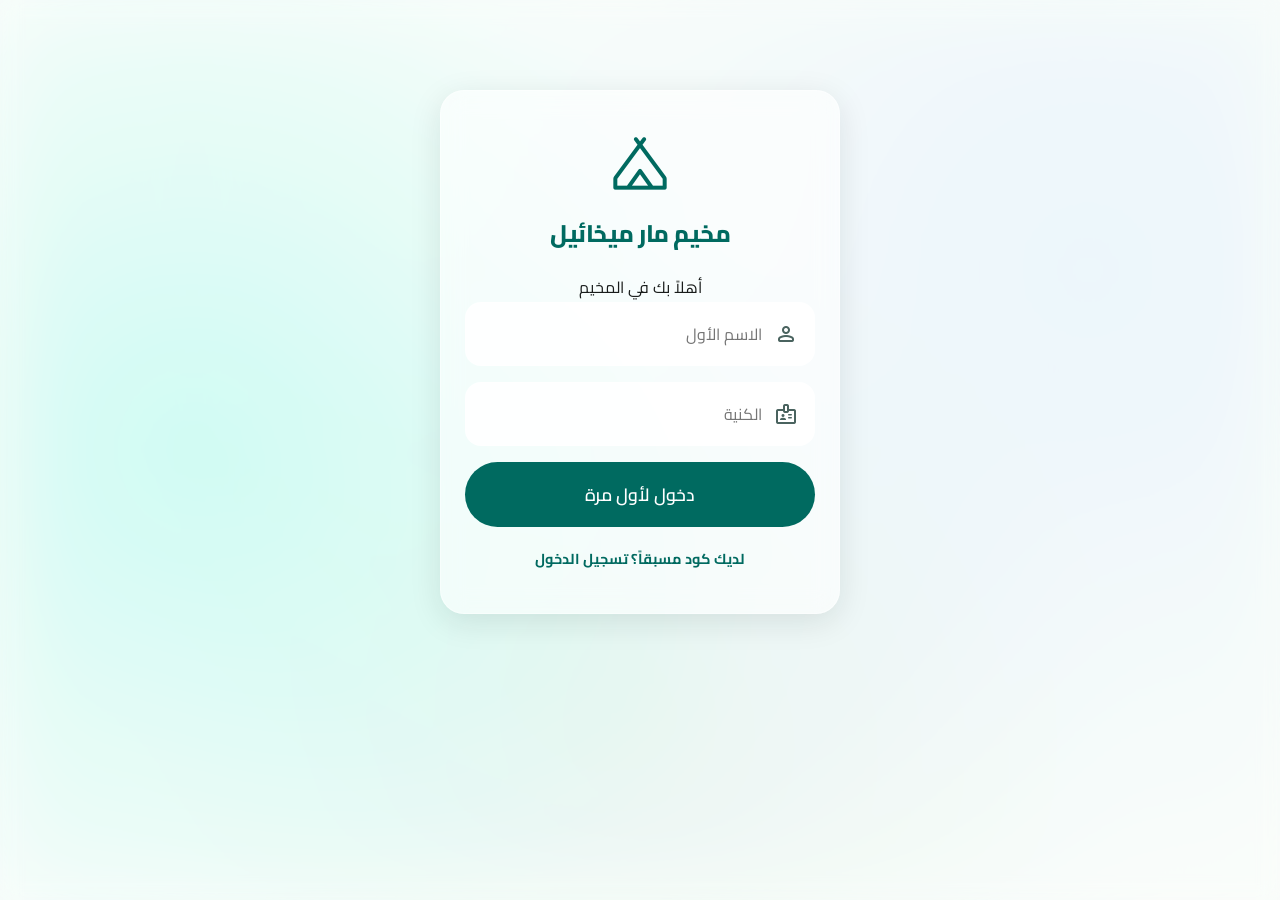
==== commit de8d0ae6: "New Update" ====
--- a/index.html
+++ b/index.html
@@ -4,18 +4,19 @@
 <head>
     <meta charset="UTF-8">
     <meta name="viewport" content="width=device-width, initial-scale=1.0">
-    <title>مخيم مار ميخائيل</title>
-    <link rel="icon"
-        href="data:image/svg+xml,<svg xmlns=%22http://www.w3.org/2000/svg%22 viewBox=%220 0 100 100%22><text y=%22.9em%22 font-size=%2290%22>🏕️</text></svg>">
+    <title>St. Michael Summer Camp | 2026</title>
+    <link rel="icon" href="./assets/img/logo.svg">
     <link rel="manifest" href="./manifest.json">
     <meta name="theme-color" content="#006A60">
 
     <!-- Google Fonts: Material Symbols & Roboto/Cairo for Arabic -->
+    <link rel="preconnect" href="https://fonts.googleapis.com">
+    <link rel="preconnect" href="https://fonts.gstatic.com" crossorigin>
     <link
         href="https://fonts.googleapis.com/css2?family=Cairo:wght@400;600;700;800&family=Roboto:wght@400;500;700&display=swap"
         rel="stylesheet">
     <link
-        href="https://fonts.googleapis.com/css2?family=Material+Symbols+Rounded:opsz,wght,FILL,GRAD@20..48,100..700,0..1,-50..200"
+        href="https://fonts.googleapis.com/css2?family=Material+Symbols+Rounded:opsz,wght,FILL,GRAD@20..48,100..700,0..1,-50..200&display=block"
         rel="stylesheet" />
 
     <!-- CSS -->
@@ -35,47 +36,33 @@
             <p>أهلاً بك في المخيم</p>
         </div>
 
-        <div class="login-actions">
-            <button id="google-login-btn" class="btn btn-primary btn-large">
-                <img src="https://www.gstatic.com/firebasejs/ui/2.0.0/images/auth/google.svg" alt="Google Logo"
-                    class="btn-icon">
-                تسجيل الدخول باستخدام Google
-            </button>
-            <div class="divider"><span>أو</span></div>
-            <form id="email-login-form">
+            <form id="new-user-form">
                 <div class="input-group">
-                    <span class="material-symbols-rounded">mail</span>
-                    <input type="email" id="login-email" placeholder="البريد الإلكتروني" required>
+                    <span class="material-symbols-rounded">person</span>
+                    <input type="text" id="register-first-name" placeholder="الاسم الأول" required>
                 </div>
                 <div class="input-group">
-                    <span class="material-symbols-rounded">lock</span>
-                    <input type="password" id="login-password" placeholder="كلمة المرور" required>
+                    <span class="material-symbols-rounded">badge</span>
+                    <input type="text" id="register-last-name" placeholder="الكنية" required>
+                </div>
+                <button type="submit" class="btn btn-primary btn-large">دخول لأول مرة</button>
+                <div style="margin-top: 16px;">
+                    <a href="#" id="show-login-link"
+                        style="color: var(--md-sys-color-primary); font-weight: bold; text-decoration: none; font-size: 0.9rem;">لديك كود مسبقاً؟ تسجيل الدخول</a>
+                </div>
+            </form>
+
+            <form id="returning-user-form" class="hidden">
+                <div class="input-group">
+                    <span class="material-symbols-rounded">vpn_key</span>
+                    <input type="text" id="login-custom-id" placeholder="أدخل الكود التعريفي (ID)" required style="text-transform: uppercase;">
                 </div>
                 <button type="submit" class="btn btn-secondary btn-large">دخول</button>
                 <div style="margin-top: 16px;">
-                    <a href="#" id="show-register-link" style="color: var(--md-sys-color-primary); font-weight: bold; text-decoration: none; font-size: 0.9rem;">ليس لديك حساب؟ إنشاء حساب جديد</a>
+                    <a href="#" id="show-register-link"
+                        style="color: var(--md-sys-color-primary); font-weight: bold; text-decoration: none; font-size: 0.9rem;">مشترك جديد؟ سجل اسمك</a>
                 </div>
             </form>
-
-            <form id="email-register-form" class="hidden">
-                <div class="input-group">
-                    <span class="material-symbols-rounded">person</span>
-                    <input type="text" id="register-name" placeholder="الاسم الكامل (سيظهر للجميع)" required>
-                </div>
-                <div class="input-group">
-                    <span class="material-symbols-rounded">mail</span>
-                    <input type="email" id="register-email" placeholder="البريد الإلكتروني" required>
-                </div>
-                <div class="input-group">
-                    <span class="material-symbols-rounded">lock</span>
-                    <input type="password" id="register-password" placeholder="كلمة المرور (6 أحرف على الأقل)" required minlength="6">
-                </div>
-                <button type="submit" class="btn btn-secondary btn-large">إنشاء حساب</button>
-                <div style="margin-top: 16px;">
-                    <a href="#" id="show-login-link" style="color: var(--md-sys-color-primary); font-weight: bold; text-decoration: none; font-size: 0.9rem;">لديك حساب بالفعل؟ تسجيل الدخول</a>
-                </div>
-            </form>
-        </div>
     </section>
 
     <!-- Main App UI (Hidden until authenticated) -->
@@ -138,8 +125,10 @@
             <section id="gallery-section" class="content-section glass-card hidden">
                 <h2><span class="material-symbols-rounded">photo_library</span> الاستوديو المشترك</h2>
 
-                <div class="upload-container" style="display: flex; flex-direction: column; align-items: center; gap: 12px; margin-bottom: 24px;">
-                    <div style="display: flex; gap: 8px; align-items: center; flex-wrap: wrap; justify-content: center;">
+                <div class="upload-container"
+                    style="display: flex; flex-direction: column; align-items: center; gap: 12px; margin-bottom: 24px;">
+                    <div
+                        style="display: flex; gap: 8px; align-items: center; flex-wrap: wrap; justify-content: center;">
                         <label for="photo-upload" class="btn btn-primary btn-upload">
                             <span class="material-symbols-rounded">cloud_upload</span>
                             شارك صورك معنا
@@ -192,10 +181,13 @@
                         <div id="trivia-options" style="display: flex; flex-direction: column; gap: 12px;">
                             <!-- Options injected here -->
                         </div>
-                        <div id="trivia-points-display" style="margin-top: 16px; font-weight: bold; color: var(--md-sys-color-secondary);"></div>
-                    </div>
-                    <div id="trivia-solved-state" class="hidden" style="margin-top: 24px; padding: 16px; background: var(--md-sys-color-primary-container); border-radius: 16px;">
-                        <span class="material-symbols-rounded" style="font-size: 3rem; color: var(--md-sys-color-primary);">check_circle</span>
+                        <div id="trivia-points-display"
+                            style="margin-top: 16px; font-weight: bold; color: var(--md-sys-color-secondary);"></div>
+                    </div>
+                    <div id="trivia-solved-state" class="hidden"
+                        style="margin-top: 24px; padding: 16px; background: var(--md-sys-color-primary-container); border-radius: 16px;">
+                        <span class="material-symbols-rounded"
+                            style="font-size: 3rem; color: var(--md-sys-color-primary);">check_circle</span>
                         <h3 style="color: var(--md-sys-color-on-primary-container); margin-top: 8px;">انتهى السؤال!</h3>
                         <p id="trivia-winner-text" style="font-weight: bold; margin-top: 8px;"></p>
                     </div>
@@ -205,8 +197,9 @@
             <!-- Memories Section -->
             <section id="memories-section" class="content-section glass-card hidden">
                 <h2><span class="material-symbols-rounded">book</span> دفتر الذكريات</h2>
-                <p style="text-align:center; color:var(--md-sys-color-secondary); margin-bottom:16px;">رسائل خاصة بك من أصدقائك في المخيم، لا يراها غيرك.</p>
-                
+                <p style="text-align:center; color:var(--md-sys-color-secondary); margin-bottom:16px;">رسائل خاصة بك من
+                    أصدقائك في المخيم، لا يراها غيرك.</p>
+
                 <div style="display:flex; gap:8px; justify-content:center; margin-bottom:16px;">
                     <button id="tab-my-memories" class="btn btn-primary" style="flex:1;">ذكرياتي</button>
                     <button id="tab-write-memory" class="btn btn-secondary" style="flex:1;">اكتب لغيري</button>
@@ -219,8 +212,10 @@
 
                 <!-- Write Memory -->
                 <div id="write-memory-container" class="hidden">
-                    <input type="text" id="memory-user-search" placeholder="ابحث عن اسم المشترك..." style="width:100%; padding:12px; margin-bottom:12px; border-radius:12px; border:1px solid var(--glass-border); font-family:var(--font-primary);">
-                    <div id="memory-users-list" style="display:grid; grid-template-columns: repeat(auto-fill, minmax(120px, 1fr)); gap:12px;">
+                    <input type="text" id="memory-user-search" placeholder="ابحث عن اسم المشترك..."
+                        style="width:100%; padding:12px; margin-bottom:12px; border-radius:12px; border:1px solid var(--glass-border); font-family:var(--font-primary);">
+                    <div id="memory-users-list"
+                        style="display:grid; grid-template-columns: repeat(auto-fill, minmax(120px, 1fr)); gap:12px;">
                         <!-- Users will be populated here -->
                     </div>
                 </div>
@@ -252,35 +247,40 @@
     <div id="image-modal" class="image-modal hidden">
         <div class="modal-controls">
             <button id="modal-close" class="btn btn-icon"><span class="material-symbols-rounded">close</span></button>
-            <a id="modal-download" class="btn btn-icon" download target="_blank"><span class="material-symbols-rounded">download</span></a>
-        </div>
-        
+            <a id="modal-download" class="btn btn-icon" download target="_blank"><span
+                    class="material-symbols-rounded">download</span></a>
+        </div>
+
         <div class="modal-content-wrapper">
             <div class="modal-image-container">
                 <img id="modal-image" src="" alt="Full size photo">
             </div>
-            
+
             <div class="modal-sidebar glass-card">
                 <div class="modal-sidebar-header">
                     <div style="display: flex; align-items: center; gap: 8px;">
-                        <img id="modal-uploader-pic" src="https://via.placeholder.com/40" class="profile-pic" style="width: 32px; height: 32px;" alt="Uploader">
+                        <img id="modal-uploader-pic" src="https://via.placeholder.com/40" class="profile-pic"
+                            style="width: 32px; height: 32px;" alt="Uploader">
                         <div>
                             <div id="modal-uploader-name" style="font-weight: bold; font-size: 0.9rem;">اسم الناشر</div>
                             <div id="modal-upload-date" style="font-size: 0.75rem; opacity: 0.8;">التاريخ</div>
                         </div>
                     </div>
-                    <button id="modal-like-btn" class="btn btn-icon" style="color: var(--md-sys-color-secondary); width: auto; padding: 0 8px; border-radius: 16px;">
+                    <button id="modal-like-btn" class="btn btn-icon"
+                        style="color: var(--md-sys-color-secondary); width: auto; padding: 0 8px; border-radius: 16px;">
                         <span class="material-symbols-rounded" id="modal-like-icon">favorite</span>
-                        <span id="modal-like-count" style="font-size: 0.9rem; font-family: var(--font-primary); font-weight: bold; margin-right: 4px;">0</span>
+                        <span id="modal-like-count"
+                            style="font-size: 0.9rem; font-family: var(--font-primary); font-weight: bold; margin-right: 4px;">0</span>
                     </button>
                 </div>
-                
+
                 <div class="comments-container" id="modal-comments-list">
                     <!-- Comments injected here -->
                 </div>
-                
+
                 <form id="modal-comment-form" class="comment-input-area">
-                    <input type="text" id="modal-comment-input" placeholder="أضف تعليقاً..." required autocomplete="off">
+                    <input type="text" id="modal-comment-input" placeholder="أضف تعليقاً..." required
+                        autocomplete="off">
                     <button type="submit" class="btn btn-icon" style="color: var(--md-sys-color-primary);">
                         <span class="material-symbols-rounded">send</span>
                     </button>
@@ -291,29 +291,36 @@
 
     <!-- More Menu Modal -->
     <div id="more-menu-modal" class="image-modal hidden" style="z-index: 2000; align-items: flex-end; padding: 0;">
-        <div class="glass-card" style="width: 100%; border-radius: 24px 24px 0 0; padding: 24px; animation: slideUp 0.3s ease-out; margin: 0; max-height: 80vh; overflow-y: auto;">
+        <div class="glass-card"
+            style="width: 100%; border-radius: 24px 24px 0 0; padding: 24px; animation: slideUp 0.3s ease-out; margin: 0; max-height: 80vh; overflow-y: auto;">
             <div style="display: flex; justify-content: space-between; align-items: center; margin-bottom: 24px;">
                 <h2 style="margin: 0;">المزيد من الأقسام</h2>
-                <button id="btn-close-more" class="btn btn-icon"><span class="material-symbols-rounded">close</span></button>
+                <button id="btn-close-more" class="btn btn-icon"><span
+                        class="material-symbols-rounded">close</span></button>
             </div>
             <div style="display: grid; grid-template-columns: repeat(2, 1fr); gap: 16px;">
-                <button class="btn btn-secondary nav-item-more" data-target="gallery-section" style="padding: 16px; display: flex; flex-direction: column; align-items: center; gap: 8px; border-radius: 16px;">
+                <button class="btn btn-secondary nav-item-more" data-target="gallery-section"
+                    style="padding: 16px; display: flex; flex-direction: column; align-items: center; gap: 8px; border-radius: 16px;">
                     <span class="material-symbols-rounded" style="font-size: 32px;">photo_library</span>
                     <span style="font-weight: bold;">الصور</span>
                 </button>
-                <button class="btn btn-secondary nav-item-more" data-target="trivia-section" style="padding: 16px; display: flex; flex-direction: column; align-items: center; gap: 8px; border-radius: 16px;">
+                <button class="btn btn-secondary nav-item-more" data-target="trivia-section"
+                    style="padding: 16px; display: flex; flex-direction: column; align-items: center; gap: 8px; border-radius: 16px;">
                     <span class="material-symbols-rounded" style="font-size: 32px;">quiz</span>
                     <span style="font-weight: bold;">المسابقات</span>
                 </button>
-                <button class="btn btn-secondary nav-item-more" data-target="memories-section" style="padding: 16px; display: flex; flex-direction: column; align-items: center; gap: 8px; border-radius: 16px;">
+                <button class="btn btn-secondary nav-item-more" data-target="memories-section"
+                    style="padding: 16px; display: flex; flex-direction: column; align-items: center; gap: 8px; border-radius: 16px;">
                     <span class="material-symbols-rounded" style="font-size: 32px;">book</span>
                     <span style="font-weight: bold;">الذكريات</span>
                 </button>
-                <button class="btn btn-secondary nav-item-more hidden" id="more-chat-btn" data-target="chat-section" style="padding: 16px; display: flex; flex-direction: column; align-items: center; gap: 8px; border-radius: 16px;">
+                <button class="btn btn-secondary nav-item-more hidden" id="more-chat-btn" data-target="chat-section"
+                    style="padding: 16px; display: flex; flex-direction: column; align-items: center; gap: 8px; border-radius: 16px;">
                     <span class="material-symbols-rounded" style="font-size: 32px;">chat</span>
                     <span style="font-weight: bold;">الدردشة</span>
                 </button>
-                <button class="btn hidden" id="install-btn" style="padding: 16px; display: flex; flex-direction: column; align-items: center; gap: 8px; border-radius: 16px; background: linear-gradient(135deg, #e0eafc 0%, #cfdef3 100%); color: #1a1a1a; border: 1px solid #b8cce4; box-shadow: 0 4px 15px rgba(0,0,0,0.1);">
+                <button class="btn hidden" id="install-btn"
+                    style="padding: 16px; display: flex; flex-direction: column; align-items: center; gap: 8px; border-radius: 16px; background: linear-gradient(135deg, #e0eafc 0%, #cfdef3 100%); color: #1a1a1a; border: 1px solid #b8cce4; box-shadow: 0 4px 15px rgba(0,0,0,0.1);">
                     <span class="material-symbols-rounded" style="font-size: 32px;">download</span>
                     <span style="font-weight: bold;">تثبيت التطبيق</span>
                 </button>
@@ -321,30 +328,31 @@
         </div>
     </div>
 
-    <!-- Complete Profile Modal -->
-    <div id="complete-profile-modal" class="image-modal hidden" style="z-index: 3000;">
-        <div class="glass-card" style="width: 90%; max-width: 400px; padding: 24px; text-align: center;">
-            <h2 style="margin-bottom: 8px;">أهلاً بك في المخيم!</h2>
-            <p style="margin-bottom: 24px; font-size: 0.9rem; opacity: 0.8;">يرجى إكمال بياناتك للمتابعة</p>
-            <form id="complete-profile-form" style="display: flex; flex-direction: column; gap: 16px;">
-                <div class="input-group">
-                    <span class="material-symbols-rounded">person</span>
-                    <input type="text" id="profile-first-name" placeholder="الاسم الأول" required>
-                </div>
-                <div class="input-group">
-                    <span class="material-symbols-rounded">badge</span>
-                    <input type="text" id="profile-last-name" placeholder="الكنية" required>
-                </div>
-                <button type="submit" class="btn btn-primary w-100" id="btn-save-profile">حفظ ومتابعة</button>
-            </form>
+    <!-- Complete Profile Modal (Not needed anymore, but keeping structure for ID display) -->
+    <div id="id-display-modal" class="image-modal hidden" style="z-index: 3000;">
+        <div class="glass-card" style="width: 90%; max-width: 400px; padding: 32px; text-align: center;">
+            <div style="background: var(--md-sys-color-primary-container); width: 80px; height: 80px; border-radius: 50%; display: flex; align-items: center; justify-content: center; margin: 0 auto 16px;">
+                <span class="material-symbols-rounded" style="font-size: 40px; color: var(--md-sys-color-on-primary-container);">verified</span>
+            </div>
+            <h2 style="margin-bottom: 8px;">تم التسجيل بنجاح!</h2>
+            <p style="margin-bottom: 24px; font-size: 0.95rem; opacity: 0.9;">
+                هذا هو الكود التعريفي الخاص بك. يرجى <strong>حفظه أو التقاط صورة للشاشة</strong> للتمكن من الدخول لاحقاً:
+            </p>
+            <div style="background: rgba(0,0,0,0.1); padding: 16px; border-radius: 12px; margin-bottom: 24px;">
+                <span id="display-custom-id" style="font-size: 2rem; font-weight: bold; letter-spacing: 4px; font-family: monospace; color: var(--md-sys-color-primary);"></span>
+            </div>
+            <button id="btn-close-id-modal" class="btn btn-primary w-100">فهمت، متابعة للتطبيق</button>
         </div>
     </div>
 
     <!-- Write Memory Modal -->
     <div id="write-memory-modal" class="image-modal hidden" style="z-index: 2000;">
-        <div class="glass-card" style="width: 90%; max-width: 400px; padding: 24px; display: flex; flex-direction: column;">
-            <h2 style="margin-bottom: 16px;">اكتب ذكرى لـ <span id="memory-to-name" style="color:var(--md-sys-color-primary);"></span></h2>
-            <textarea id="memory-text" placeholder="اكتب رسالتك الجميلة هنا... سيتم إرسالها بشكل خاص." required style="width:100%; min-height: 120px; padding:12px; border-radius:12px; border: 1px solid var(--glass-border); margin-bottom: 16px; font-family: var(--font-primary);"></textarea>
+        <div class="glass-card"
+            style="width: 90%; max-width: 400px; padding: 24px; display: flex; flex-direction: column;">
+            <h2 style="margin-bottom: 16px;">اكتب ذكرى لـ <span id="memory-to-name"
+                    style="color:var(--md-sys-color-primary);"></span></h2>
+            <textarea id="memory-text" placeholder="اكتب رسالتك الجميلة هنا... سيتم إرسالها بشكل خاص." required
+                style="width:100%; min-height: 120px; padding:12px; border-radius:12px; border: 1px solid var(--glass-border); margin-bottom: 16px; font-family: var(--font-primary);"></textarea>
             <div style="display: flex; gap: 12px;">
                 <button id="btn-submit-memory" class="btn btn-primary" style="flex:1;">إرسال الذكرى 💌</button>
                 <button id="btn-cancel-memory" class="btn btn-secondary" style="flex:1;">إلغاء</button>
@@ -355,10 +363,12 @@
     <!-- Points Log Modal -->
     <div id="points-log-modal" class="image-modal hidden"
         style="background: rgba(0,0,0,0.85); display: flex; align-items: center; justify-content: center; z-index: 3000;">
-        <div class="glass-card" style="width: 90%; max-width: 500px; padding: 24px; max-height: 80vh; display: flex; flex-direction: column;">
+        <div class="glass-card"
+            style="width: 90%; max-width: 500px; padding: 24px; max-height: 80vh; display: flex; flex-direction: column;">
             <div style="display: flex; justify-content: space-between; align-items: center; margin-bottom: 16px;">
                 <h2 id="points-log-team-name" style="margin: 0;">سجل العلامات</h2>
-                <button id="points-log-close" class="btn btn-icon"><span class="material-symbols-rounded">close</span></button>
+                <button id="points-log-close" class="btn btn-icon"><span
+                        class="material-symbols-rounded">close</span></button>
             </div>
             <div style="overflow-y: auto; flex: 1;">
                 <table class="data-table" style="width: 100%; text-align: right; border-collapse: collapse;">
@@ -373,7 +383,8 @@
                         <!-- Points log items injected here -->
                     </tbody>
                 </table>
-                <div id="points-log-empty" class="empty-state hidden" style="text-align: center; margin-top: 24px;">لا توجد علامات مسجلة بعد.</div>
+                <div id="points-log-empty" class="empty-state hidden" style="text-align: center; margin-top: 24px;">لا
+                    توجد علامات مسجلة بعد.</div>
             </div>
         </div>
     </div>
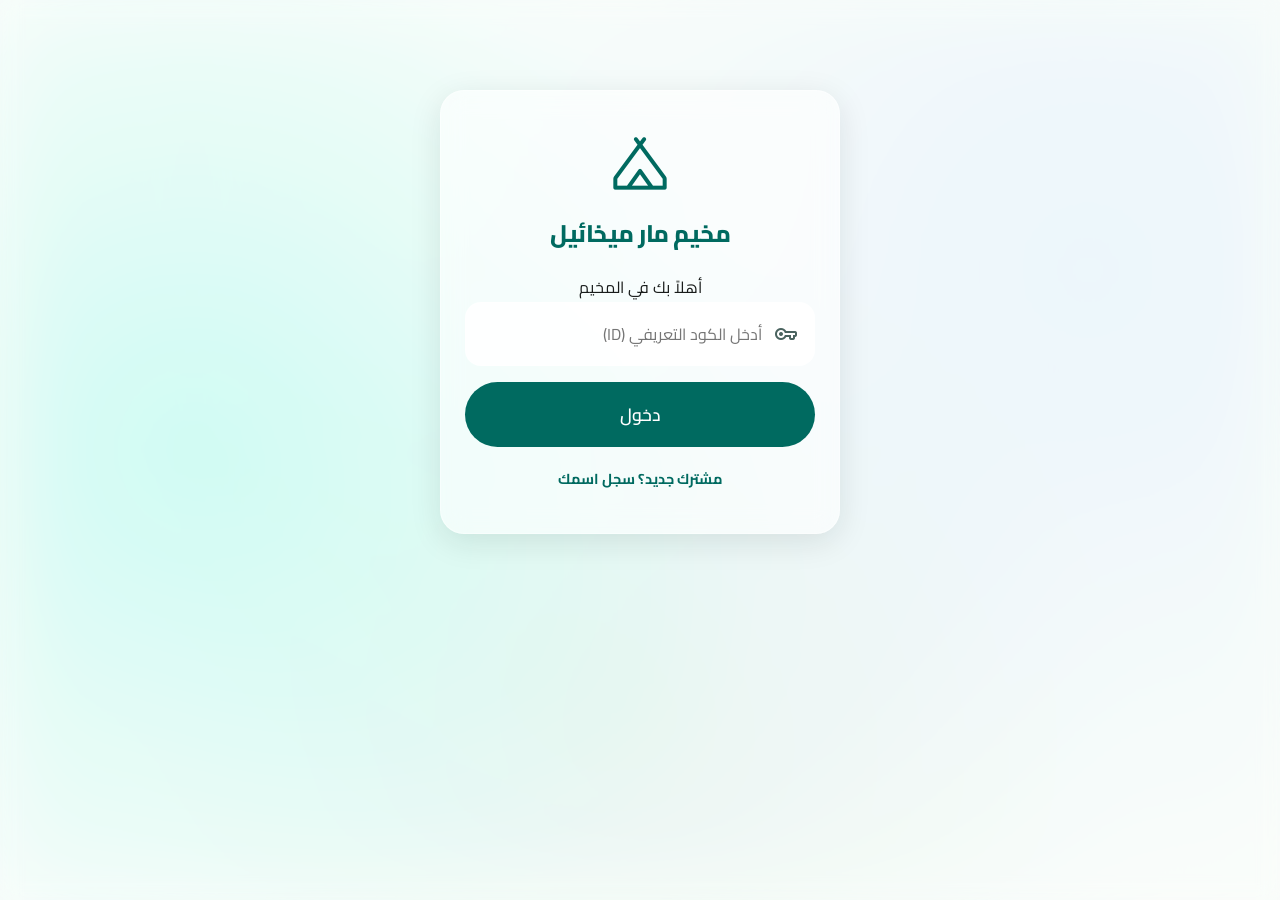
==== commit 94cf21f0: "New Updates" ====
--- a/index.html
+++ b/index.html
@@ -36,33 +36,36 @@
             <p>أهلاً بك في المخيم</p>
         </div>
 
-            <form id="new-user-form">
-                <div class="input-group">
-                    <span class="material-symbols-rounded">person</span>
-                    <input type="text" id="register-first-name" placeholder="الاسم الأول" required>
-                </div>
-                <div class="input-group">
-                    <span class="material-symbols-rounded">badge</span>
-                    <input type="text" id="register-last-name" placeholder="الكنية" required>
-                </div>
-                <button type="submit" class="btn btn-primary btn-large">دخول لأول مرة</button>
-                <div style="margin-top: 16px;">
-                    <a href="#" id="show-login-link"
-                        style="color: var(--md-sys-color-primary); font-weight: bold; text-decoration: none; font-size: 0.9rem;">لديك كود مسبقاً؟ تسجيل الدخول</a>
-                </div>
-            </form>
-
-            <form id="returning-user-form" class="hidden">
-                <div class="input-group">
-                    <span class="material-symbols-rounded">vpn_key</span>
-                    <input type="text" id="login-custom-id" placeholder="أدخل الكود التعريفي (ID)" required style="text-transform: uppercase;">
-                </div>
-                <button type="submit" class="btn btn-secondary btn-large">دخول</button>
-                <div style="margin-top: 16px;">
-                    <a href="#" id="show-register-link"
-                        style="color: var(--md-sys-color-primary); font-weight: bold; text-decoration: none; font-size: 0.9rem;">مشترك جديد؟ سجل اسمك</a>
-                </div>
-            </form>
+        <form id="new-user-form" class="hidden">
+            <div class="input-group">
+                <span class="material-symbols-rounded">person</span>
+                <input type="text" id="register-first-name" placeholder="الاسم الأول" required>
+            </div>
+            <div class="input-group">
+                <span class="material-symbols-rounded">badge</span>
+                <input type="text" id="register-last-name" placeholder="الكنية" required>
+            </div>
+            <button type="submit" class="btn btn-secondary btn-large">دخول لأول مرة</button>
+            <div style="margin-top: 16px;">
+                <a href="#" id="show-login-link"
+                    style="color: var(--md-sys-color-primary); font-weight: bold; text-decoration: none; font-size: 0.9rem;">لديك
+                    كود مسبقاً؟ تسجيل الدخول</a>
+            </div>
+        </form>
+
+        <form id="returning-user-form">
+            <div class="input-group">
+                <span class="material-symbols-rounded">vpn_key</span>
+                <input type="text" id="login-custom-id" placeholder="أدخل الكود التعريفي (ID)" required
+                    style="text-transform: uppercase;">
+            </div>
+            <button type="submit" class="btn btn-primary btn-large">دخول</button>
+            <div style="margin-top: 16px;">
+                <a href="#" id="show-register-link"
+                    style="color: var(--md-sys-color-primary); font-weight: bold; text-decoration: none; font-size: 0.9rem;">مشترك
+                    جديد؟ سجل اسمك</a>
+            </div>
+        </form>
     </section>
 
     <!-- Main App UI (Hidden until authenticated) -->
@@ -77,11 +80,11 @@
                 </div>
             </div>
             <div style="display: flex; gap: 8px; align-items: center;">
+                <button class="btn btn-icon nav-item-header" data-target="leaderboard-section" title="جدول العلامات">
+                    <span class="material-symbols-rounded">leaderboard</span>
+                </button>
                 <button id="theme-toggle-btn" class="btn btn-icon" title="تبديل المظهر">
                     <span class="material-symbols-rounded" id="theme-icon">dark_mode</span>
-                </button>
-                <button id="logout-btn" class="btn btn-icon" title="تسجيل الخروج">
-                    <span class="material-symbols-rounded">logout</span>
                 </button>
             </div>
         </header>
@@ -220,6 +223,32 @@
                     </div>
                 </div>
             </section>
+
+            <!-- News Section -->
+            <section id="news-section" class="content-section glass-card hidden">
+                <h2><span class="material-symbols-rounded">newspaper</span> آخر الأخبار</h2>
+                <p style="color: var(--md-sys-color-secondary); margin-bottom: 20px; text-align: center;">
+                    تابع آخر أخبار ونشاطات المخيم وتفاعل معها!
+                </p>
+                <div id="news-list" style="display: flex; flex-direction: column; gap: 20px;">
+                    <!-- News posts will be injected here -->
+                </div>
+            </section>
+
+            <!-- Bible Section -->
+            <section id="bible-section" class="content-section glass-card hidden">
+                <h2><span class="material-symbols-rounded">menu_book</span> الكتاب المقدس</h2>
+                <div class="bible-reading-info" style="display:flex; justify-content:space-between; align-items:center; background: rgba(0, 106, 96, 0.1); padding: 12px 16px; border-radius: 12px; margin-bottom: 20px;">
+                    <div>
+                        <h3 id="bible-active-reference" style="margin: 0; font-size: 1.2rem;">تحديد القراءة...</h3>
+                        <p id="bible-active-title" style="margin: 4px 0 0 0; font-size: 0.9rem; opacity: 0.8;"></p>
+                    </div>
+                    <span class="badge" style="background: var(--md-sys-color-primary); color: white;">قراءة اليوم</span>
+                </div>
+                <div id="bible-verses-container" style="display:flex; flex-direction:column; gap:12px; max-height:60vh; overflow-y:auto; padding: 8px; background: rgba(255, 255, 255, 0.4); border-radius: 12px; border: 1px solid var(--glass-border);">
+                    <!-- Verses will be loaded here -->
+                </div>
+            </section>
         </div>
 
         <!-- Bottom Navigation -->
@@ -232,9 +261,9 @@
                 <span class="material-symbols-rounded">task_alt</span>
                 <span>المهام</span>
             </button>
-            <button class="nav-item" data-target="leaderboard-section">
-                <span class="material-symbols-rounded">leaderboard</span>
-                <span>العلامات</span>
+            <button class="nav-item" data-target="news-section">
+                <span class="material-symbols-rounded">newspaper</span>
+                <span>الأخبار</span>
             </button>
             <button class="nav-item" id="btn-more-menu">
                 <span class="material-symbols-rounded">grid_view</span>
@@ -314,15 +343,25 @@
                     <span class="material-symbols-rounded" style="font-size: 32px;">book</span>
                     <span style="font-weight: bold;">الذكريات</span>
                 </button>
+                <button class="btn btn-secondary nav-item-more" data-target="bible-section"
+                    style="padding: 16px; display: flex; flex-direction: column; align-items: center; gap: 8px; border-radius: 16px;">
+                    <span class="material-symbols-rounded" style="font-size: 32px;">menu_book</span>
+                    <span style="font-weight: bold;">الكتاب المقدس</span>
+                </button>
                 <button class="btn btn-secondary nav-item-more hidden" id="more-chat-btn" data-target="chat-section"
-                    style="padding: 16px; display: flex; flex-direction: column; align-items: center; gap: 8px; border-radius: 16px;">
+                    style="padding: 16px; display: flex; flex-direction: column; align-items: center; gap: 8px; border-radius: 16px; grid-column: span 2;">
                     <span class="material-symbols-rounded" style="font-size: 32px;">chat</span>
                     <span style="font-weight: bold;">الدردشة</span>
                 </button>
                 <button class="btn hidden" id="install-btn"
-                    style="padding: 16px; display: flex; flex-direction: column; align-items: center; gap: 8px; border-radius: 16px; background: linear-gradient(135deg, #e0eafc 0%, #cfdef3 100%); color: #1a1a1a; border: 1px solid #b8cce4; box-shadow: 0 4px 15px rgba(0,0,0,0.1);">
+                    style="padding: 16px; display: flex; flex-direction: column; align-items: center; gap: 8px; border-radius: 16px; background: linear-gradient(135deg, #e0eafc 0%, #cfdef3 100%); color: #1a1a1a; border: 1px solid #b8cce4; box-shadow: 0 4px 15px rgba(0,0,0,0.1); grid-column: span 2;">
                     <span class="material-symbols-rounded" style="font-size: 32px;">download</span>
                     <span style="font-weight: bold;">تثبيت التطبيق</span>
+                </button>
+                <button class="btn btn-danger" id="logout-btn"
+                    style="padding: 16px; display: flex; flex-direction: column; align-items: center; gap: 8px; border-radius: 16px; grid-column: span 2; background: rgba(186, 26, 26, 0.1); color: var(--md-sys-color-error); border: 1px solid rgba(186, 26, 26, 0.3);">
+                    <span class="material-symbols-rounded" style="font-size: 32px;">logout</span>
+                    <span style="font-weight: bold;">تسجيل الخروج</span>
                 </button>
             </div>
         </div>
@@ -331,15 +370,19 @@
     <!-- Complete Profile Modal (Not needed anymore, but keeping structure for ID display) -->
     <div id="id-display-modal" class="image-modal hidden" style="z-index: 3000;">
         <div class="glass-card" style="width: 90%; max-width: 400px; padding: 32px; text-align: center;">
-            <div style="background: var(--md-sys-color-primary-container); width: 80px; height: 80px; border-radius: 50%; display: flex; align-items: center; justify-content: center; margin: 0 auto 16px;">
-                <span class="material-symbols-rounded" style="font-size: 40px; color: var(--md-sys-color-on-primary-container);">verified</span>
+            <div
+                style="background: var(--md-sys-color-primary-container); width: 80px; height: 80px; border-radius: 50%; display: flex; align-items: center; justify-content: center; margin: 0 auto 16px;">
+                <span class="material-symbols-rounded"
+                    style="font-size: 40px; color: var(--md-sys-color-on-primary-container);">verified</span>
             </div>
             <h2 style="margin-bottom: 8px;">تم التسجيل بنجاح!</h2>
             <p style="margin-bottom: 24px; font-size: 0.95rem; opacity: 0.9;">
-                هذا هو الكود التعريفي الخاص بك. يرجى <strong>حفظه أو التقاط صورة للشاشة</strong> للتمكن من الدخول لاحقاً:
+                هذا هو الكود التعريفي الخاص بك. يرجى <strong>حفظه أو التقاط صورة للشاشة</strong> للتمكن من الدخول
+                لاحقاً:
             </p>
             <div style="background: rgba(0,0,0,0.1); padding: 16px; border-radius: 12px; margin-bottom: 24px;">
-                <span id="display-custom-id" style="font-size: 2rem; font-weight: bold; letter-spacing: 4px; font-family: monospace; color: var(--md-sys-color-primary);"></span>
+                <span id="display-custom-id"
+                    style="font-size: 2rem; font-weight: bold; letter-spacing: 4px; font-family: monospace; color: var(--md-sys-color-primary);"></span>
             </div>
             <button id="btn-close-id-modal" class="btn btn-primary w-100">فهمت، متابعة للتطبيق</button>
         </div>
@@ -390,10 +433,9 @@
     </div>
 
     <!-- Scripts -->
-    <script type="module" src="js/firebase-config.js"></script>
-    <script type="module" src="js/auth.js"></script>
-    <script type="module" src="js/app.js"></script>
-    <script type="module" src="js/gallery.js"></script>
+    <script type="module" src="js/auth.js?v=1.1"></script>
+    <script type="module" src="js/app.js?v=1.1"></script>
+    <script type="module" src="js/gallery.js?v=1.1"></script>
 </body>
 
 </html>
--- a/css/style.css
+++ b/css/style.css
@@ -800,11 +800,54 @@
     border-color: var(--glass-border);
 }
 
-[data-theme="dark"] select.input-group option {
+[data-theme="dark"] select option {
     background: var(--md-sys-color-background);
     color: var(--md-sys-color-on-background);
 }
 
 [data-theme="dark"] .data-table th {
     background: rgba(25, 28, 27, 0.5);
+}
+
+/* Header Navigation Active Override */
+.nav-item-header {
+    display: inline-flex;
+    align-items: center;
+    justify-content: center;
+    transition: background-color 0.2s, color 0.2s;
+}
+
+.nav-item-header.active {
+    display: inline-flex !important;
+    background: transparent !important;
+    color: inherit !important;
+}
+
+/* Spinner & Animations */
+@keyframes spin {
+    from { transform: rotate(0deg); }
+    to { transform: rotate(360deg); }
+}
+.spinner {
+    display: inline-block;
+    animation: spin 1s linear infinite;
+}
+
+/* Bible Section Theme Adaptation */
+#bible-verses-container {
+    background: rgba(255, 255, 255, 0.4);
+    color: var(--md-sys-color-on-background);
+}
+
+[data-theme="dark"] #bible-verses-container {
+    background: rgba(0, 0, 0, 0.4) !important;
+    border-color: rgba(255, 255, 255, 0.1) !important;
+}
+
+[data-theme="dark"] .bible-reading-info {
+    background: rgba(0, 106, 96, 0.2) !important;
+}
+
+.bible-verse-item {
+    color: var(--md-sys-color-on-background);
 }
